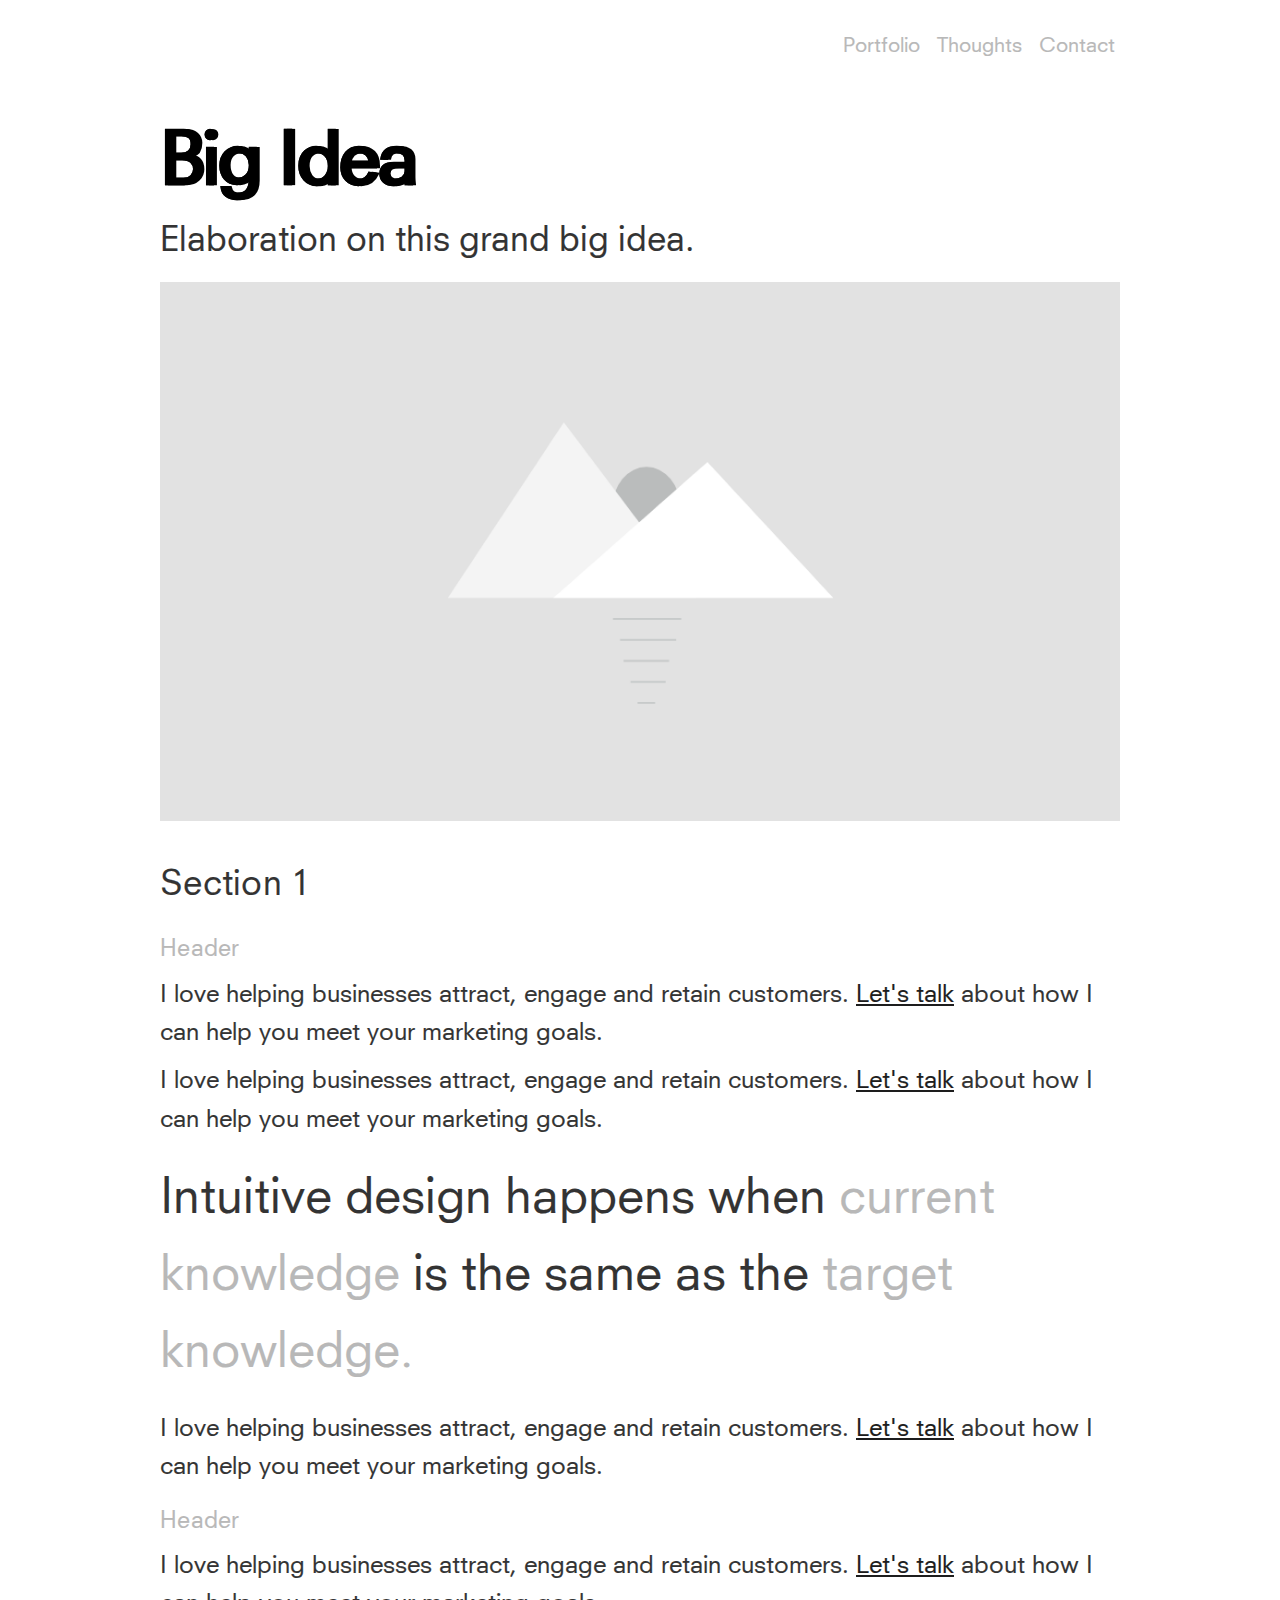
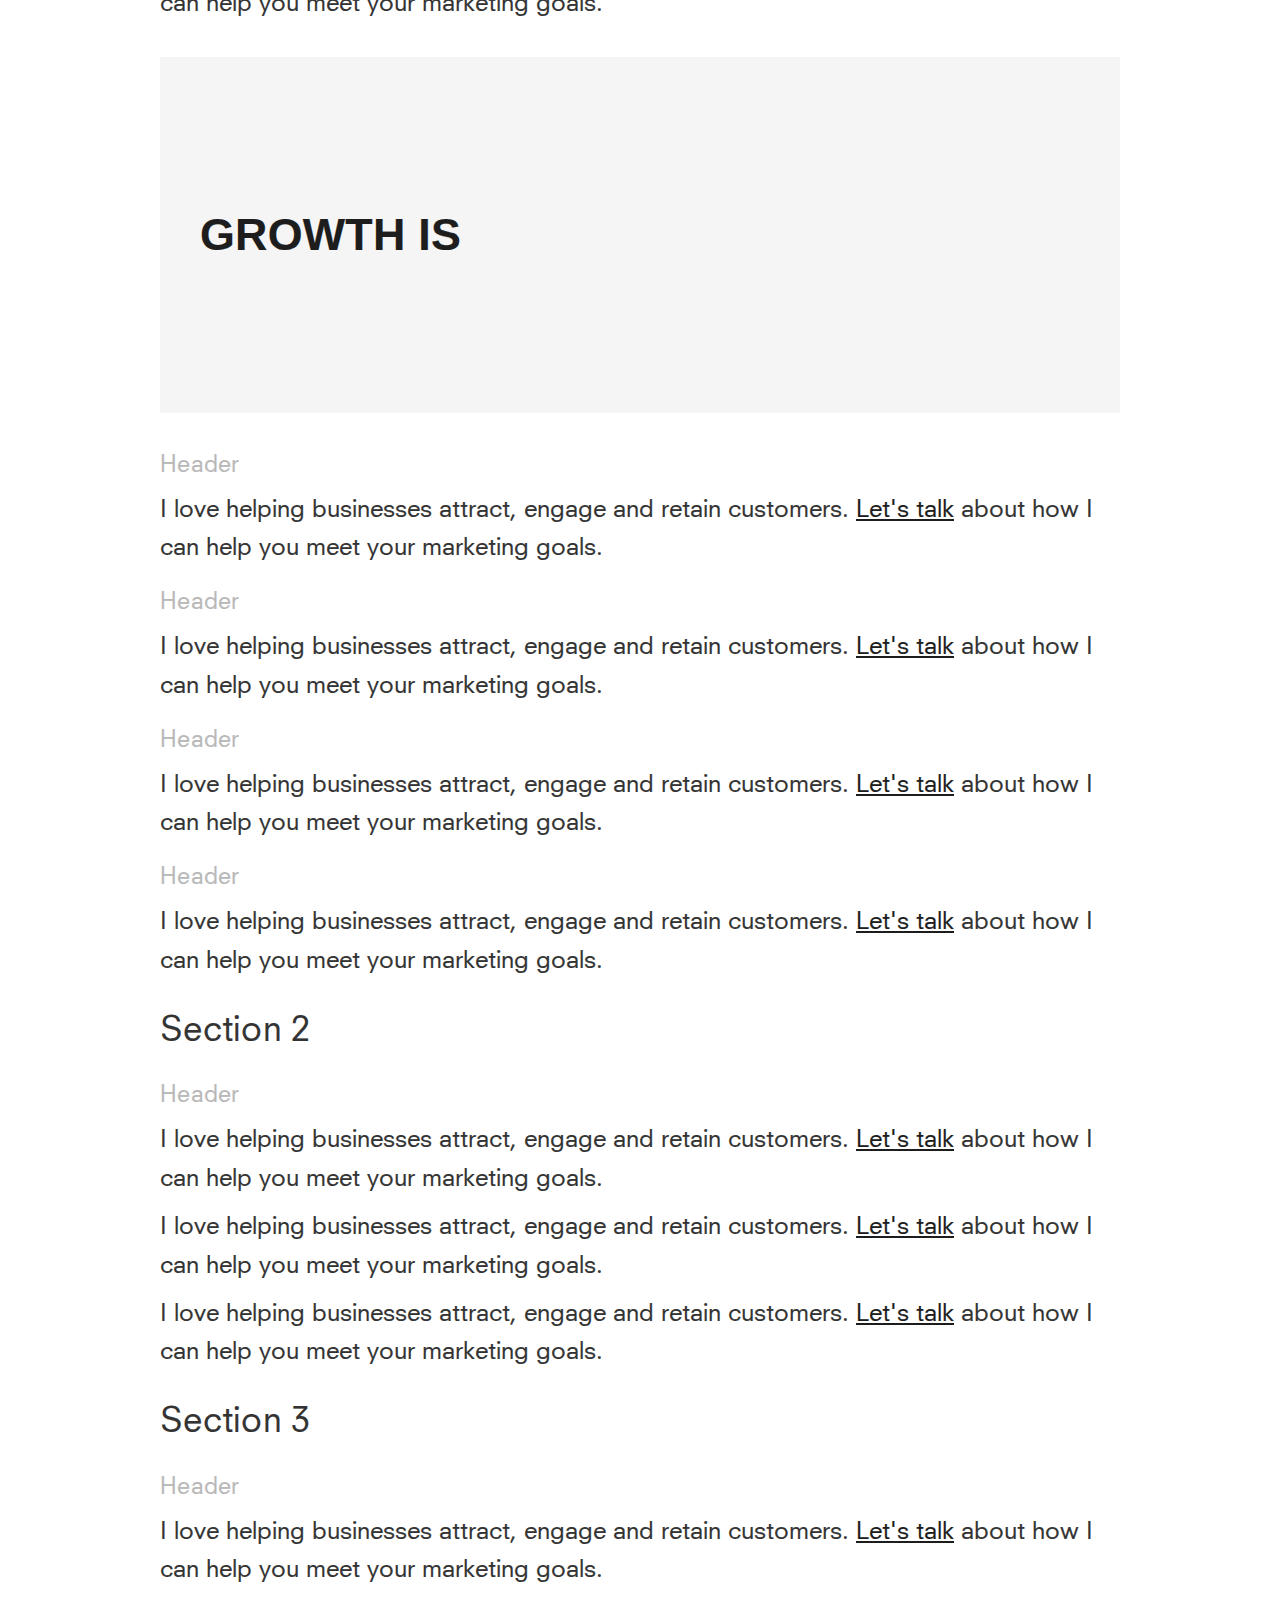
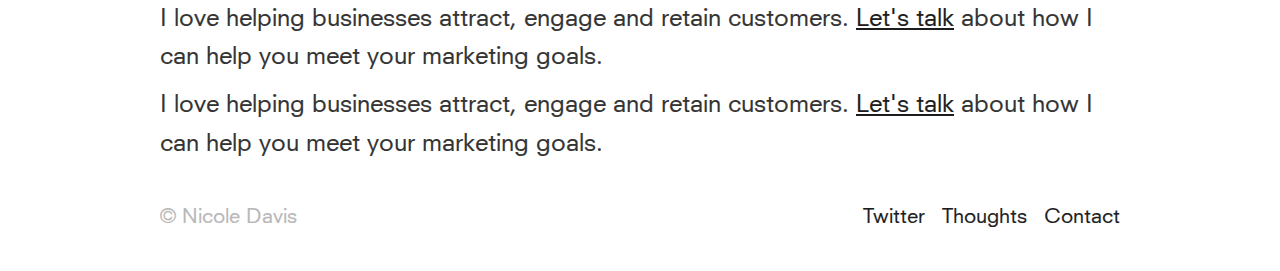
==== basecamp/index.html @ 542f64b9 "Refactor." ====
<!DOCTYPE html>
<html lang="en">
<head>
  <meta charset="utf-8">
  <title>Head of Marketing</title>
  <meta name="description" content="Head of Marketing">
  <meta name="author" content="Nicole Davis">

  <meta name="viewport" content="width=device-width, initial-scale=1">

  <link rel="stylesheet" href="../css/normalize.css">
  <link rel="stylesheet" href="../css/skeleton.css">
  <link rel="stylesheet" href="../css/custom.css">
  <link rel="stylesheet" href="../css/basecamp.css">

  <link rel="icon" type="image/png" href="../images/favicon.png">
</head>
<body>
  <header>
    <div class="container">
      <div class="row">
        <div class="eleven column">
            <ul>
              <li><a href="#">Portfolio</a></li>
              <li><a href="https://medium.com/@nicolefdavis" target="_blank">Thoughts</a></li>
              <li><a href="mailto:nicolefthomas@gmail.com?subject=Hello Nicole">Contact</a></li>
            </ul>
        </div>
      </div>
    </div>
  </header>

  <section class="hero">
    <div class="container">
      <div class="row">
        <div class="eleven column">
          <h1>Big Idea</h1>
          <p>Elaboration on this grand big idea.</p>
        </div>
      </div>

      <div class="row">
        <div class="eleven column">
          <p>
            <img class="u-max-full-width" src="../images/placeholder.png"/>
          </p>
        </div>
      </div>
    </div>
  </section>

  <section class="hero">
    <div class="container">
      <div class="row">
        <div class="eleven column">
          <h2>Section 1</h2>
        </div>
      </div>
    </div>
  </section>

  <section class="expertise">
    <div class="container">
      <div class="row">
        <div class="eleven column">
          <h2>Header</h2>
          <p>I love helping businesses attract, engage and retain customers.
          <a href="mailto:nicolefthomas@gmail.com?subject=Hello Nicole">Let's talk</a> about how I can help you meet your marketing goals.</p>

          <p>I love helping businesses attract, engage and retain customers.
          <a href="mailto:nicolefthomas@gmail.com?subject=Hello Nicole">Let's talk</a> about how I can help you meet your marketing goals.</p>

          <div class="blockquote">
            Intuitive design happens when <span>current knowledge</span> is the same as the <span>target knowledge.</span>
          </div>

          <p>I love helping businesses attract, engage and retain customers.
          <a href="mailto:nicolefthomas@gmail.com?subject=Hello Nicole">Let's talk</a> about how I can help you meet your marketing goals.</p>
        </div>
      </div>

      <div class="row">
        <div class="eleven column">
          <h2>Header</h2>
          <p>I love helping businesses attract, engage and retain customers.
          <a href="mailto:nicolefthomas@gmail.com?subject=Hello Nicole">Let's talk</a> about how I can help you meet your marketing goals.</p>
        </div>
      </div>

      <div class="row">
        <div class="eleven column billboard">
          <p>
            <h2 class="sentence">GROWTH IS
              <div class="fadeIn">
                <span><em>RECURRING.</em></span>
                <span><em>WORD OF MOUTH.</em></span>
                <span><em>NETWORK EFFECT.</em></span>
                <span><em>REFERALS.</em></span>
                <span><em>IMPACT.</em></span>
              </div>
            </h2>
          </p>
        </div>
      </div>

      <div class="row">
        <div class="eleven column">
          <h2>Header</h2>
          <p>I love helping businesses attract, engage and retain customers.
          <a href="mailto:nicolefthomas@gmail.com?subject=Hello Nicole">Let's talk</a> about how I can help you meet your marketing goals.</p>
        </div>
      </div>

      <div class="row">
        <div class="eleven column">
          <h2>Header</h2>
          <p>I love helping businesses attract, engage and retain customers.
          <a href="mailto:nicolefthomas@gmail.com?subject=Hello Nicole">Let's talk</a> about how I can help you meet your marketing goals.</p>
        </div>
      </div>

      <div class="row">
        <div class="eleven column">
          <h2>Header</h2>
          <p>I love helping businesses attract, engage and retain customers.
          <a href="mailto:nicolefthomas@gmail.com?subject=Hello Nicole">Let's talk</a> about how I can help you meet your marketing goals.</p>
        </div>
      </div>

      <div class="row">
        <div class="eleven column">
          <h2>Header</h2>
          <p>I love helping businesses attract, engage and retain customers.
          <a href="mailto:nicolefthomas@gmail.com?subject=Hello Nicole">Let's talk</a> about how I can help you meet your marketing goals.</p>
        </div>
      </div>
    </div>
  </section>

  <section class="hero">
    <div class="container">
      <div class="row">
        <div class="eleven column">
          <h2>Section 2</h2>
        </div>
      </div>
    </div>
  </section>

  <section class="expertise">
    <div class="container">
      <div class="row">
        <div class="eleven column">
          <h2>Header</h2>
          <p>I love helping businesses attract, engage and retain customers.
          <a href="mailto:nicolefthomas@gmail.com?subject=Hello Nicole">Let's talk</a> about how I can help you meet your marketing goals.</p>

          <p>I love helping businesses attract, engage and retain customers.
          <a href="mailto:nicolefthomas@gmail.com?subject=Hello Nicole">Let's talk</a> about how I can help you meet your marketing goals.</p>

          <p>I love helping businesses attract, engage and retain customers.
          <a href="mailto:nicolefthomas@gmail.com?subject=Hello Nicole">Let's talk</a> about how I can help you meet your marketing goals.</p>
        </div>
      </div>
    </div>
  </section>

  <section class="hero">
    <div class="container">
      <div class="row">
        <div class="eleven column">
          <h2>Section 3</h2>
        </div>
      </div>
    </div>
  </section>

  <section class="expertise">
    <div class="container">
      <div class="row">
        <div class="eleven column">
          <h2>Header</h2>
          <p>I love helping businesses attract, engage and retain customers.
          <a href="mailto:nicolefthomas@gmail.com?subject=Hello Nicole">Let's talk</a> about how I can help you meet your marketing goals.</p>

          <p>I love helping businesses attract, engage and retain customers.
          <a href="mailto:nicolefthomas@gmail.com?subject=Hello Nicole">Let's talk</a> about how I can help you meet your marketing goals.</p>

          <p>I love helping businesses attract, engage and retain customers.
          <a href="mailto:nicolefthomas@gmail.com?subject=Hello Nicole">Let's talk</a> about how I can help you meet your marketing goals.</p>
        </div>
      </div>
    </div>
  </section>

  <footer>
    <div class="container">
      <div class="row">
        <div class="eleven column">
          <ul class="social">
            <li><a href="https://twitter.com/nicolefdavis" target="_blank">Twitter</a></li>
            <li><a href="https://medium.com/@nicolefdavis" target="_blank">Thoughts</a></li>
            <li><a href="mailto:nicolefthomas@gmail.com?subject=Hello Nicole">Contact</a></li>

            <li class="copyright">© Nicole Davis</li>
          </ul>
        </div>
      </div>
    </div>
  </footer>

</body>
</html>
---- css/skeleton.css ----
/*
* Skeleton V2.0.4
* Copyright 2014, Dave Gamache
* www.getskeleton.com
* Free to use under the MIT license.
* http://www.opensource.org/licenses/mit-license.php
* 12/29/2014
*/


/* Table of contents
––––––––––––––––––––––––––––––––––––––––––––––––––
- Grid
- Base Styles
- Typography
- Links
- Buttons
- Forms
- Lists
- Code
- Tables
- Spacing
- Utilities
- Clearing
- Media Queries
*/


/* Grid
–––––––––––––––––––––––––––––––––––––––––––––––––– */
.container {
  position: relative;
  width: 100%;
  max-width: 960px;
  margin: 0 auto;
  padding: 0 20px;
  box-sizing: border-box; }
.column,
.columns {
  width: 100%;
  float: left;
  box-sizing: border-box; }

/* For devices larger than 400px */
@media (min-width: 400px) {
  .container {
    width: 85%;
    padding: 0; }
}

/* For devices larger than 550px */
@media (min-width: 550px) {
  .container {
    width: 80%; }
  .column,
  .columns {
    margin-left: 4%; }
  .column:first-child,
  .columns:first-child {
    margin-left: 0; }

  .one.column,
  .one.columns                    { width: 4.66666666667%; }
  .two.columns                    { width: 13.3333333333%; }
  .three.columns                  { width: 22%;            }
  .four.columns                   { width: 30.6666666667%; }
  .five.columns                   { width: 39.3333333333%; }
  .six.columns                    { width: 48%;            }
  .seven.columns                  { width: 56.6666666667%; }
  .eight.columns                  { width: 65.3333333333%; }
  .nine.columns                   { width: 74.0%;          }
  .ten.columns                    { width: 82.6666666667%; }
  .eleven.columns                 { width: 91.3333333333%; }
  .twelve.columns                 { width: 100%; margin-left: 0; }

  .one-third.column               { width: 30.6666666667%; }
  .two-thirds.column              { width: 65.3333333333%; }

  .one-half.column                { width: 47%; }

  /* Offsets */
  .offset-by-one.column,
  .offset-by-one.columns          { margin-left: 8.66666666667%; }
  .offset-by-two.column,
  .offset-by-two.columns          { margin-left: 17.3333333333%; }
  .offset-by-three.column,
  .offset-by-three.columns        { margin-left: 26%;            }
  .offset-by-four.column,
  .offset-by-four.columns         { margin-left: 34.6666666667%; }
  .offset-by-five.column,
  .offset-by-five.columns         { margin-left: 43.3333333333%; }
  .offset-by-six.column,
  .offset-by-six.columns          { margin-left: 52%;            }
  .offset-by-seven.column,
  .offset-by-seven.columns        { margin-left: 60.6666666667%; }
  .offset-by-eight.column,
  .offset-by-eight.columns        { margin-left: 69.3333333333%; }
  .offset-by-nine.column,
  .offset-by-nine.columns         { margin-left: 78.0%;          }
  .offset-by-ten.column,
  .offset-by-ten.columns          { margin-left: 86.6666666667%; }
  .offset-by-eleven.column,
  .offset-by-eleven.columns       { margin-left: 95.3333333333%; }

  .offset-by-one-third.column,
  .offset-by-one-third.columns    { margin-left: 34.6666666667%; }
  .offset-by-two-thirds.column,
  .offset-by-two-thirds.columns   { margin-left: 69.3333333333%; }

  .offset-by-one-half.column,
  .offset-by-one-half.columns     { margin-left: 52%; }

}


/* Base Styles
–––––––––––––––––––––––––––––––––––––––––––––––––– */
/* NOTE
html is set to 62.5% so that all the REM measurements throughout Skeleton
are based on 10px sizing. So basically 1.5rem = 15px :) */
html {
  font-size: 62.5%; }
body {
  font-size: 1.5em; /* currently ems cause chrome bug misinterpreting rems on body element */
  line-height: 1.6;
  font-weight: 400;
  font-family: "Raleway", "HelveticaNeue", "Helvetica Neue", Helvetica, Arial, sans-serif;
  color: #222; }


/* Typography
–––––––––––––––––––––––––––––––––––––––––––––––––– */
h1, h2, h3, h4, h5, h6 {
  margin-top: 0;
  margin-bottom: 2rem;
  font-weight: 300; }
h1 { font-size: 4.0rem; line-height: 1.2;  letter-spacing: -.1rem;}
h2 { font-size: 3.6rem; line-height: 1.25; letter-spacing: -.1rem; }
h3 { font-size: 3.0rem; line-height: 1.3;  letter-spacing: -.1rem; }
h4 { font-size: 2.4rem; line-height: 1.35; letter-spacing: -.08rem; }
h5 { font-size: 1.8rem; line-height: 1.5;  letter-spacing: -.05rem; }
h6 { font-size: 1.5rem; line-height: 1.6;  letter-spacing: 0; }

/* Larger than phablet */
@media (min-width: 550px) {
  h1 { font-size: 5.0rem; }
  h2 { font-size: 4.2rem; }
  h3 { font-size: 3.6rem; }
  h4 { font-size: 3.0rem; }
  h5 { font-size: 2.4rem; }
  h6 { font-size: 1.5rem; }
}

p {
  margin-top: 0; }


/* Links
–––––––––––––––––––––––––––––––––––––––––––––––––– */
a {
  color: #1EAEDB; }
a:hover {
  color: #0FA0CE; }


/* Buttons
–––––––––––––––––––––––––––––––––––––––––––––––––– */
.button,
button,
input[type="submit"],
input[type="reset"],
input[type="button"] {
  display: inline-block;
  height: 38px;
  padding: 0 30px;
  color: #555;
  text-align: center;
  font-size: 11px;
  font-weight: 600;
  line-height: 38px;
  letter-spacing: .1rem;
  text-transform: uppercase;
  text-decoration: none;
  white-space: nowrap;
  background-color: transparent;
  border-radius: 4px;
  border: 1px solid #bbb;
  cursor: pointer;
  box-sizing: border-box; }
.button:hover,
button:hover,
input[type="submit"]:hover,
input[type="reset"]:hover,
input[type="button"]:hover,
.button:focus,
button:focus,
input[type="submit"]:focus,
input[type="reset"]:focus,
input[type="button"]:focus {
  color: #333;
  border-color: #888;
  outline: 0; }
.button.button-primary,
button.button-primary,
input[type="submit"].button-primary,
input[type="reset"].button-primary,
input[type="button"].button-primary {
  color: #FFF;
  background-color: #33C3F0;
  border-color: #33C3F0; }
.button.button-primary:hover,
button.button-primary:hover,
input[type="submit"].button-primary:hover,
input[type="reset"].button-primary:hover,
input[type="button"].button-primary:hover,
.button.button-primary:focus,
button.button-primary:focus,
input[type="submit"].button-primary:focus,
input[type="reset"].button-primary:focus,
input[type="button"].button-primary:focus {
  color: #FFF;
  background-color: #1EAEDB;
  border-color: #1EAEDB; }


/* Forms
–––––––––––––––––––––––––––––––––––––––––––––––––– */
input[type="email"],
input[type="number"],
input[type="search"],
input[type="text"],
input[type="tel"],
input[type="url"],
input[type="password"],
textarea,
select {
  height: 38px;
  padding: 6px 10px; /* The 6px vertically centers text on FF, ignored by Webkit */
  background-color: #fff;
  border: 1px solid #D1D1D1;
  border-radius: 4px;
  box-shadow: none;
  box-sizing: border-box; }
/* Removes awkward default styles on some inputs for iOS */
input[type="email"],
input[type="number"],
input[type="search"],
input[type="text"],
input[type="tel"],
input[type="url"],
input[type="password"],
textarea {
  -webkit-appearance: none;
     -moz-appearance: none;
          appearance: none; }
textarea {
  min-height: 65px;
  padding-top: 6px;
  padding-bottom: 6px; }
input[type="email"]:focus,
input[type="number"]:focus,
input[type="search"]:focus,
input[type="text"]:focus,
input[type="tel"]:focus,
input[type="url"]:focus,
input[type="password"]:focus,
textarea:focus,
select:focus {
  border: 1px solid #33C3F0;
  outline: 0; }
label,
legend {
  display: block;
  margin-bottom: .5rem;
  font-weight: 600; }
fieldset {
  padding: 0;
  border-width: 0; }
input[type="checkbox"],
input[type="radio"] {
  display: inline; }
label > .label-body {
  display: inline-block;
  margin-left: .5rem;
  font-weight: normal; }


/* Lists
–––––––––––––––––––––––––––––––––––––––––––––––––– */
ul {
  list-style: circle inside; }
ol {
  list-style: decimal inside; }
ol, ul {
  padding-left: 0;
  margin-top: 0; }
ul ul,
ul ol,
ol ol,
ol ul {
  margin: 1.5rem 0 1.5rem 3rem;
  font-size: 90%; }
li {
  margin-bottom: 1rem; }


/* Code
–––––––––––––––––––––––––––––––––––––––––––––––––– */
code {
  padding: .2rem .5rem;
  margin: 0 .2rem;
  font-size: 90%;
  white-space: nowrap;
  background: #F1F1F1;
  border: 1px solid #E1E1E1;
  border-radius: 4px; }
pre > code {
  display: block;
  padding: 1rem 1.5rem;
  white-space: pre; }


/* Tables
–––––––––––––––––––––––––––––––––––––––––––––––––– */
th,
td {
  padding: 12px 15px;
  text-align: left;
  border-bottom: 1px solid #E1E1E1; }
th:first-child,
td:first-child {
  padding-left: 0; }
th:last-child,
td:last-child {
  padding-right: 0; }


/* Spacing
–––––––––––––––––––––––––––––––––––––––––––––––––– */
button,
.button {
  margin-bottom: 1rem; }
input,
textarea,
select,
fieldset {
  margin-bottom: 1.5rem; }
pre,
blockquote,
dl,
figure,
table,
p,
ul,
ol,
form {
  margin-bottom: 2.5rem; }


/* Utilities
–––––––––––––––––––––––––––––––––––––––––––––––––– */
.u-full-width {
  width: 100%;
  box-sizing: border-box; }
.u-max-full-width {
  max-width: 100%;
  box-sizing: border-box; }
.u-pull-right {
  float: right; }
.u-pull-left {
  float: left; }


/* Misc
–––––––––––––––––––––––––––––––––––––––––––––––––– */
hr {
  margin-top: 3rem;
  margin-bottom: 3.5rem;
  border-width: 0;
  border-top: 1px solid #E1E1E1; }


/* Clearing
–––––––––––––––––––––––––––––––––––––––––––––––––– */

/* Self Clearing Goodness */
.container:after,
.row:after,
.u-cf {
  content: "";
  display: table;
  clear: both; }


/* Media Queries
–––––––––––––––––––––––––––––––––––––––––––––––––– */
/*
Note: The best way to structure the use of media queries is to create the queries
near the relevant code. For example, if you wanted to change the styles for buttons
on small devices, paste the mobile query code up in the buttons section and style it
there.
*/


/* Larger than mobile */
@media (min-width: 400px) {}

/* Larger than phablet (also point when grid becomes active) */
@media (min-width: 550px) {}

/* Larger than tablet */
@media (min-width: 750px) {}

/* Larger than desktop */
@media (min-width: 1000px) {}

/* Larger than Desktop HD */
@media (min-width: 1200px) {}
---- css/custom.css ----
@font-face {
    font-family:'NeuzeitSLTStd-Book';
    src: url('NeuzeitSLTStd-Book.eot');
    src: url('NeuzeitSLTStd-Book.eot?#iefix') format('embedded-opentype'),
        url('NeuzeitSLTStd-Book.woff') format('woff'),
        url('NeuzeitSLTStd-Book.ttf') format('truetype'),
        url('NeuzeitSLTStd-Book.otf') format('opentype'),
        url('NeuzeitSLTStd-Book.svg#NeuzeitSLTStd-Book') format('svg');
    font-weight: 400;
    font-style: normal;
    font-stretch: normal;
    unicode-range: U+0020-25CA;
}

html {
  font-size: 100%;

  -webkit-font-smoothing: antialiased;
  -webkit-text-stroke: .18px;
}

body {
  font-family: "NeuzeitSLTStd-Book", sans-serif, Helvetica, Arial;
  color: #333;
}

.hero p,
.hero h2 {
  font-size: 1.4em;
  font-weight: normal;
  line-height: 1.4;
}

.hero h2 {
  color: #333;
}

.hero h1 {
  margin: 0;
  margin: 0.2em 0;

  font-size: 3em;
  font-weight: bold;
  color: #000;
  text-shadow: 3px 0 0 #000;
}

.hero .image {
  display: flex;
  align-items: center;
  justify-content: center;
}

.blockquote {
  position: relative;
  font-size: 3rem;
  max-width: 100%;
  margin: 20px auto;
  align-self: center;
  color: #333;
}

.blockquote span {
  color: #b8b8b8;
}

ul {
  list-style: none;
  padding: 0;
  margin: 0;
}

header {
  text-align: right;
}

header {
  margin: 1em 0;
}

footer {
  margin: 1em 0 1em 0;
}

header ul li,
footer ul li {
  display: inline-block;
  padding: 0 0.25em;
  color: #b8b8b8;
  font-size: 20px;
}

header ul li:first-child {
  padding-left: 0;
}

header a {
  color: #b8b8b8;
  text-decoration: none;
}

footer a {
  color: #1d1d1d;
  text-decoration: none;
}

header a:hover,
footer a:hover {
  color: #1d1d1d;
  text-decoration: none;
}

footer ul.social {
  text-align: right;
}

footer ul.social li.copyright {
  float: left;
  padding-left: 0;
  margin-top: 3.5px;
}

footer ul.social li:first-child {
  padding-left: 0;
}

footer ul.social li:nth-last-child(2) {
  padding-right: 0;
}

.projects {
  color: #1d1d1d;
}

h2 {
  color: #b8b8b8;
  font-size: 30px;
  letter-spacing: 0.25px;
  margin-bottom: 0;
  margin: 0.5em 0;
}

.projects li {
  margin-bottom: 1.8em;
}

.projects ul li .entity,
.projects ul li .description {
  font-size: 20px;
  line-height: 30px;
  display: block;
}

.projects ul li .description {
  color: #b8b8b8;
}

.value-heading {
  font-size: 22.5px;
  line-height: 30px;
  font-weight: 500;
  color: #1d1d1d;
  color: #b8b8b8;

  margin-bottom: 0;
  margin-bottom: 0.5em;
}

.value-description {
  font-size: 20px;
  line-height: 30px;
  color: #b8b8b8;
  color: #1d1d1d;
}

.expertise a,
.expertise a:hover,
.hero a,
.hero a:hover {
  color: #1d1d1d;
  text-decoration: underline;
  font: normal;
}

.billboard {
    background-color: #f5f5f5;
    font-family: 'Raleway', sans-serif;
    margin: 25px auto;
    padding: 10vw 40px;
    position: relative;
    width: 100%;
}

.billboard:after {
  content: "";
  display: table;
  clear: both;
}

.billboard .sentence {
  color: #1d1d1d;
  font-size: 3.5vw;
  font-weight: 800;
  text-align: left;
}

.billboard h2 em {
  font-style: normal;
  border-bottom: 2px solid #1d1d1d;
}

/*FadeIn*/
.fadeIn {
	display: inline;
	text-indent: 8px;
}
.fadeIn span {
	animation: fadeEffect 12.5s linear infinite 0s;
	-ms-animation: fadeEffect 12.5s linear infinite 0s;
	-webkit-animation: fadeEffect 12.5s linear infinite 0s;
	opacity: 0;
	overflow: hidden;
	position: absolute;
}
.fadeIn span:nth-child(2) {
	animation-delay: 2.5s;
	-ms-animation-delay: 2.5s;
	-webkit-animation-delay: 2.5s;
}
.fadeIn span:nth-child(3) {
	animation-delay: 5s;
	-ms-animation-delay: 5s;
	-webkit-animation-delay: 5s;
}
.fadeIn span:nth-child(4) {
	animation-delay: 7.5s;
	-ms-animation-delay: 7.5s;
	-webkit-animation-delay: 7.5s;
}
.fadeIn span:nth-child(5) {
	animation-delay: 10s;
	-ms-animation-delay: 10s;
	-webkit-animation-delay: 10s;
}

/*FadeIn Animation*/
@-moz-keyframes fadeEffect {
	0% { opacity: 0; }
	5% { opacity: 0; -moz-transform: translateY(0px); }
	10% { opacity: 1; -moz-transform: translateY(0px); }
	25% { opacity: 1; -moz-transform: translateY(0px); }
	30% { opacity: 0; -moz-transform: translateY(0px); }
	80% { opacity: 0; }
	100% { opacity: 0; }
}
@-webkit-keyframes fadeEffect {
	0% { opacity: 0; }
	5% { opacity: 0; -webkit-transform: translateY(0px); }
	10% { opacity: 1; -webkit-transform: translateY(0px); }
	25% { opacity: 1; -webkit-transform: translateY(0px); }
	30% { opacity: 0; -webkit-transform: translateY(0px); }
	80% { opacity: 0; }
	100% { opacity: 0; }
}
@-ms-keyframes fadeEffect {
	0% { opacity: 0; }
	5% { opacity: 0; -ms-transform: translateY(0px); }
	10% { opacity: 1; -ms-transform: translateY(0px); }
	25% { opacity: 1; -ms-transform: translateY(0px); }
	30% { opacity: 0; -ms-transform: translateY(0px); }
	80% { opacity: 0; }
	100% { opacity: 0; }
}


.certifications {
  text-align: center;
}

.campaign-description {
  margin: 0;
  padding: 0;
  font-size: 20px;
  margin: 15px 0;
}

.campaign-description strong {
  margin: 0;
  padding: 0;
  font-weight: 600;
}

.campaign-description p {
  margin: 0;
  padding: 0;
  margin-bottom: 10px;
}

/* tablet */
@media only screen and (max-width : 768px) {
  .hero h1 {
    font-size: 3em;
  }

  .hero p {
    font-size: 1.4em;
  }
}

@media only screen and (max-width : 500px) {
  header,
  footer ul.social {
    text-align: left;
  }
}

/* mobile */
@media only screen and (max-width : 465px) {
  .hero h1 {
    font-size: 2em;
    text-shadow: 1px 0 0 #000;
  }

  .hero p {
    font-size: 1em;
  }

  .expertise p {
    font-size: 0.8em;
  }
}
---- css/basecamp.css ----
h2 {
  font-size: 22.5px;
}

p {
  margin: 0;
  margin: 10px 0;
}
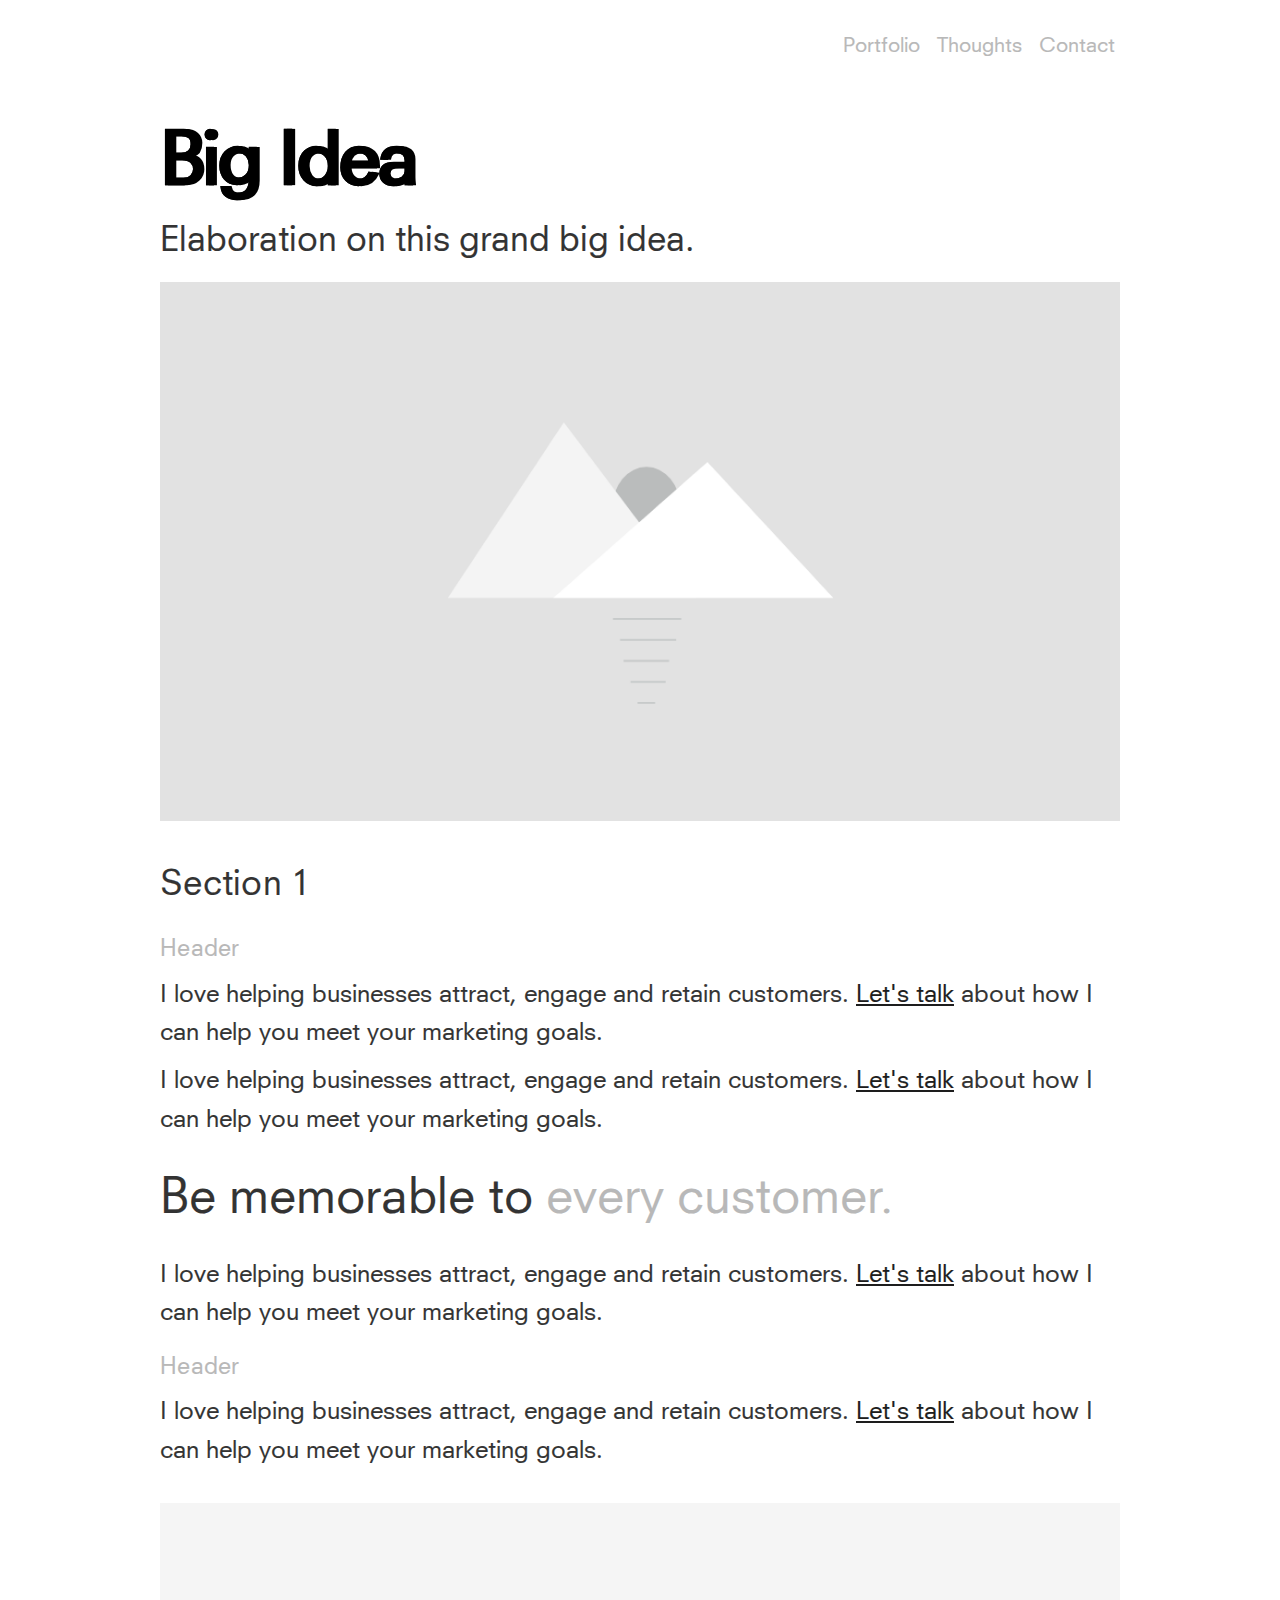
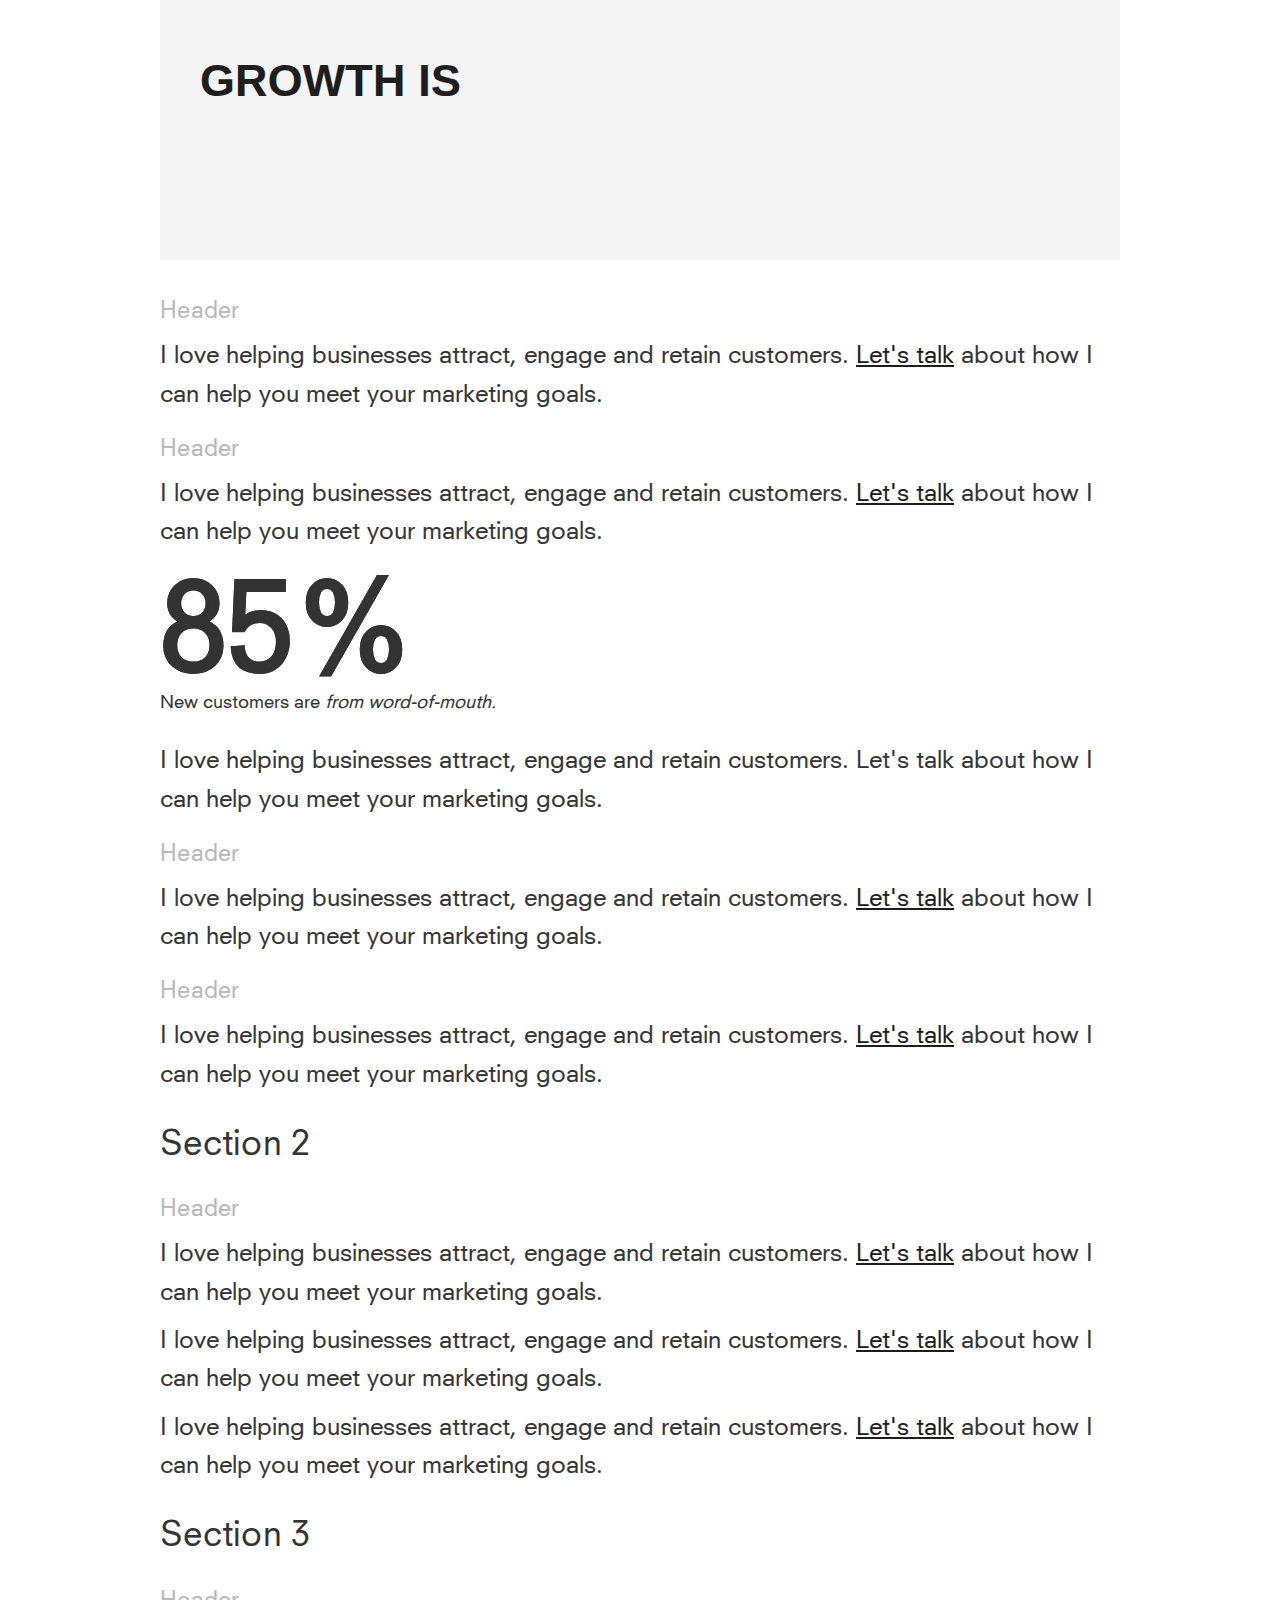
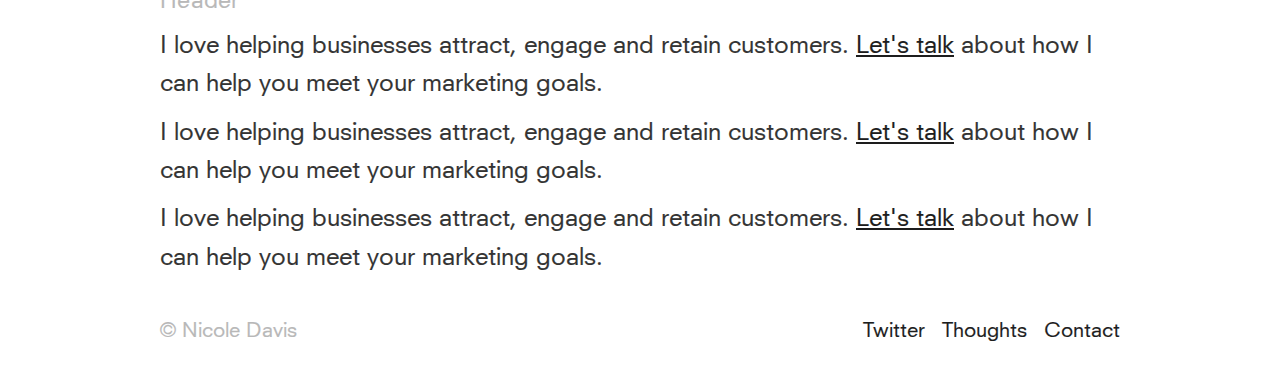
==== commit 1ae9941c: "Added new BIG metric styling." ====
--- a/basecamp/index.html
+++ b/basecamp/index.html
@@ -71,7 +71,8 @@
           <a href="mailto:nicolefthomas@gmail.com?subject=Hello Nicole">Let's talk</a> about how I can help you meet your marketing goals.</p>
 
           <div class="blockquote">
-            Intuitive design happens when <span>current knowledge</span> is the same as the <span>target knowledge.</span>
+            <!--Intuitive design happens when <span>current knowledge</span> is the same as the <span>target knowledge.</span>-->
+            Be memorable to <span>every customer.</span>
           </div>
 
           <p>I love helping businesses attract, engage and retain customers.
@@ -114,8 +115,17 @@
       <div class="row">
         <div class="eleven column">
           <h2>Header</h2>
-          <p>I love helping businesses attract, engage and retain customers.
-          <a href="mailto:nicolefthomas@gmail.com?subject=Hello Nicole">Let's talk</a> about how I can help you meet your marketing goals.</p>
+
+          <p>I love helping businesses attract, engage and retain customers.
+          <a href="mailto:nicolefthomas@gmail.com?subject=Hello Nicole">Let's talk</a> about how I can help you meet your marketing goals.</p>
+
+          <div class="metric">
+            <div class="statistic">85%</div>
+            <div class="description">New customers are <em>from word-of-mouth.</em></div>
+          </div>
+
+          <p>I love helping businesses attract, engage and retain customers.
+          Let's talk about how I can help you meet your marketing goals.</p>
         </div>
       </div>
 
--- a/css/custom.css
+++ b/css/custom.css
@@ -64,6 +64,25 @@
   color: #b8b8b8;
 }
 
+.metric {
+  margin: 25px 0;
+}
+
+.metric .statistic {
+  font-size: 500%;
+  font-weight: bold;
+  margin: -45px 0 -35px 0;
+}
+
+.metric .description {
+  color: #333;
+  font-size: 75%;
+}
+
+.metric .description .em {
+  border-bottom: 2px solid #333;
+}
+
 ul {
   list-style: none;
   padding: 0;
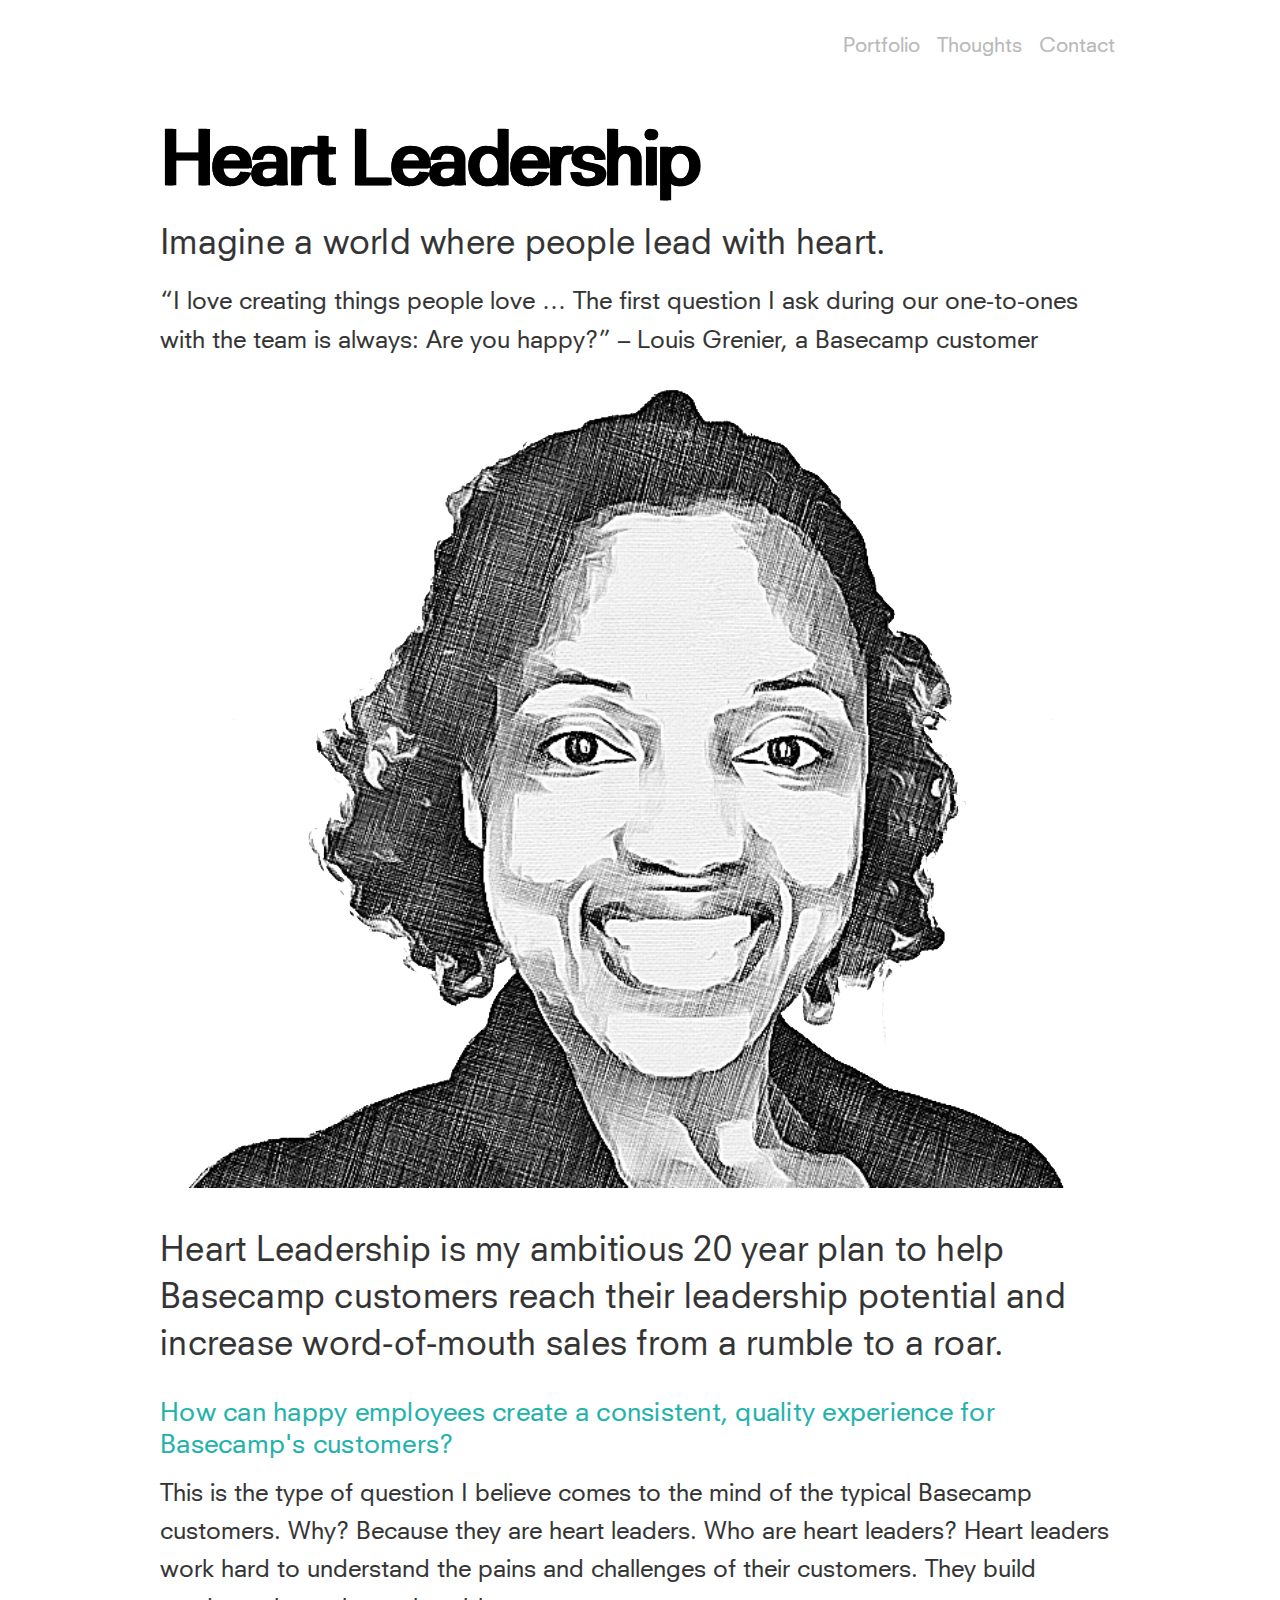
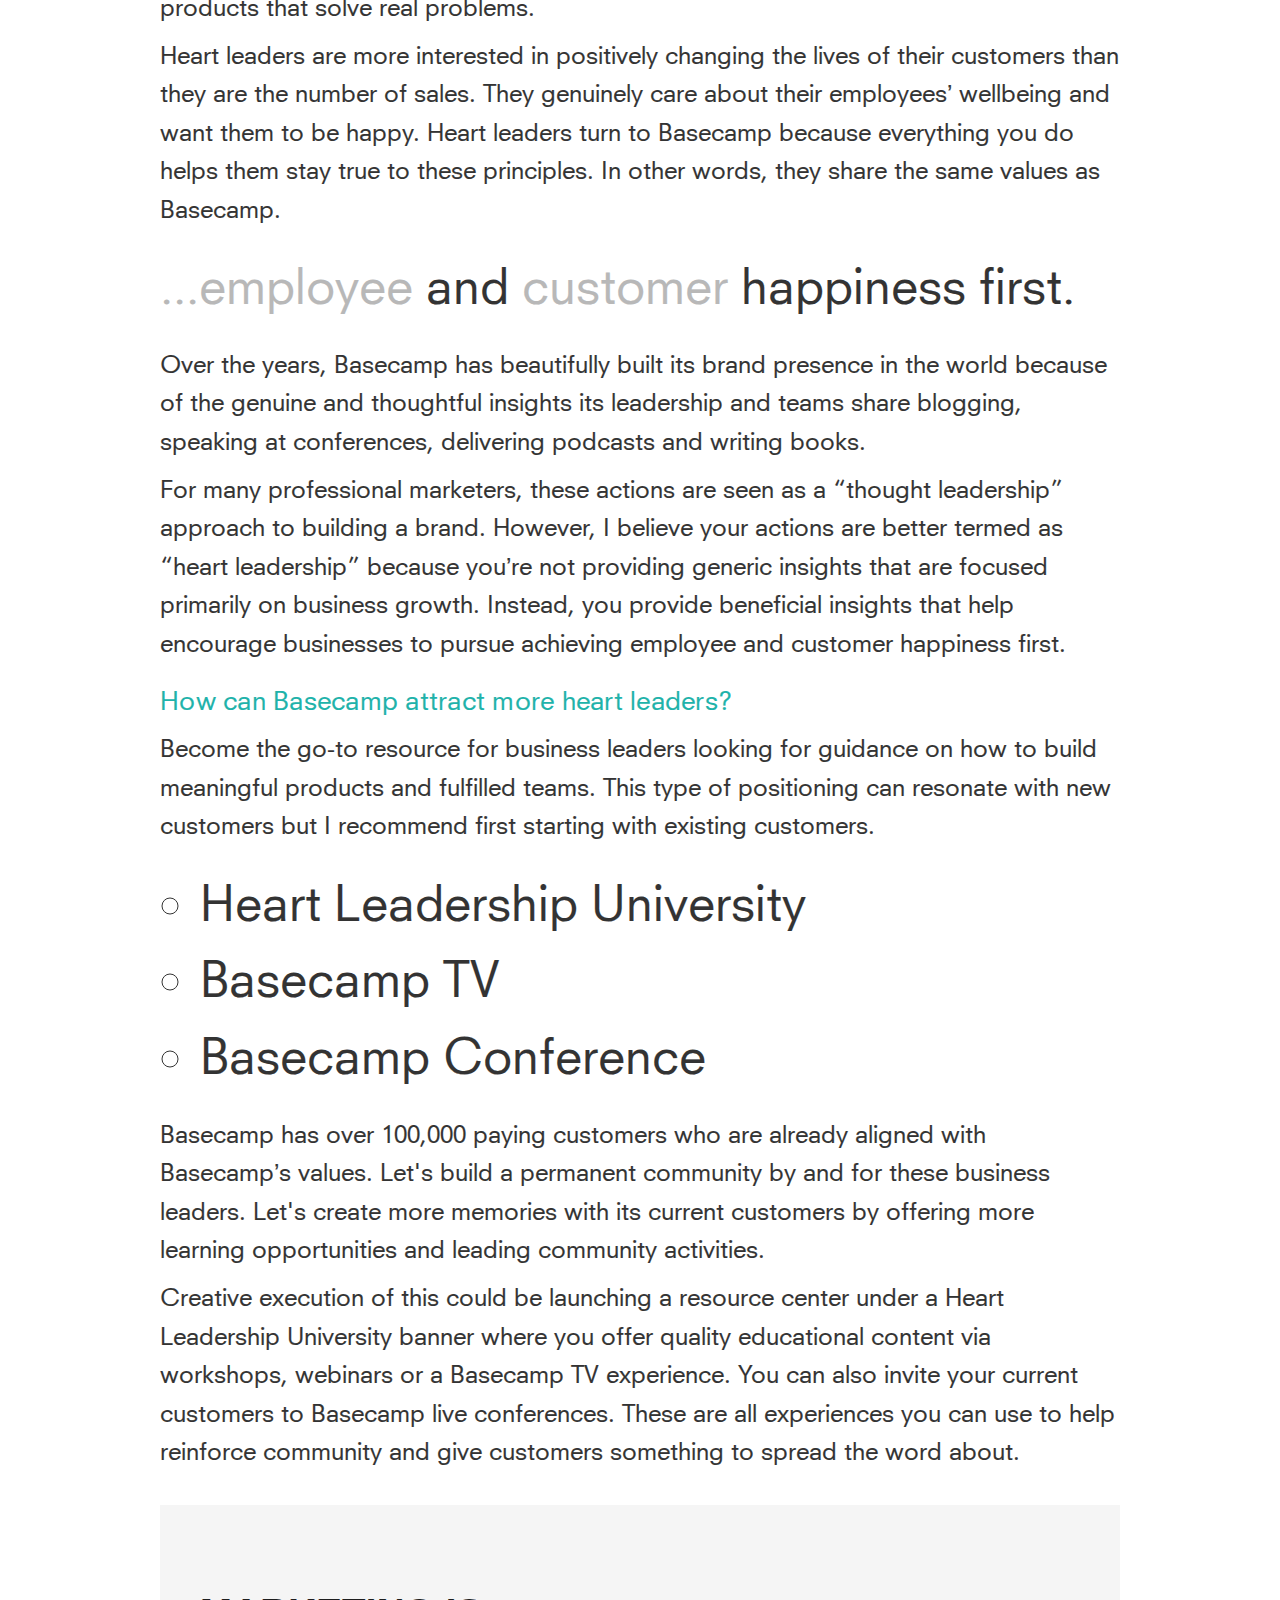
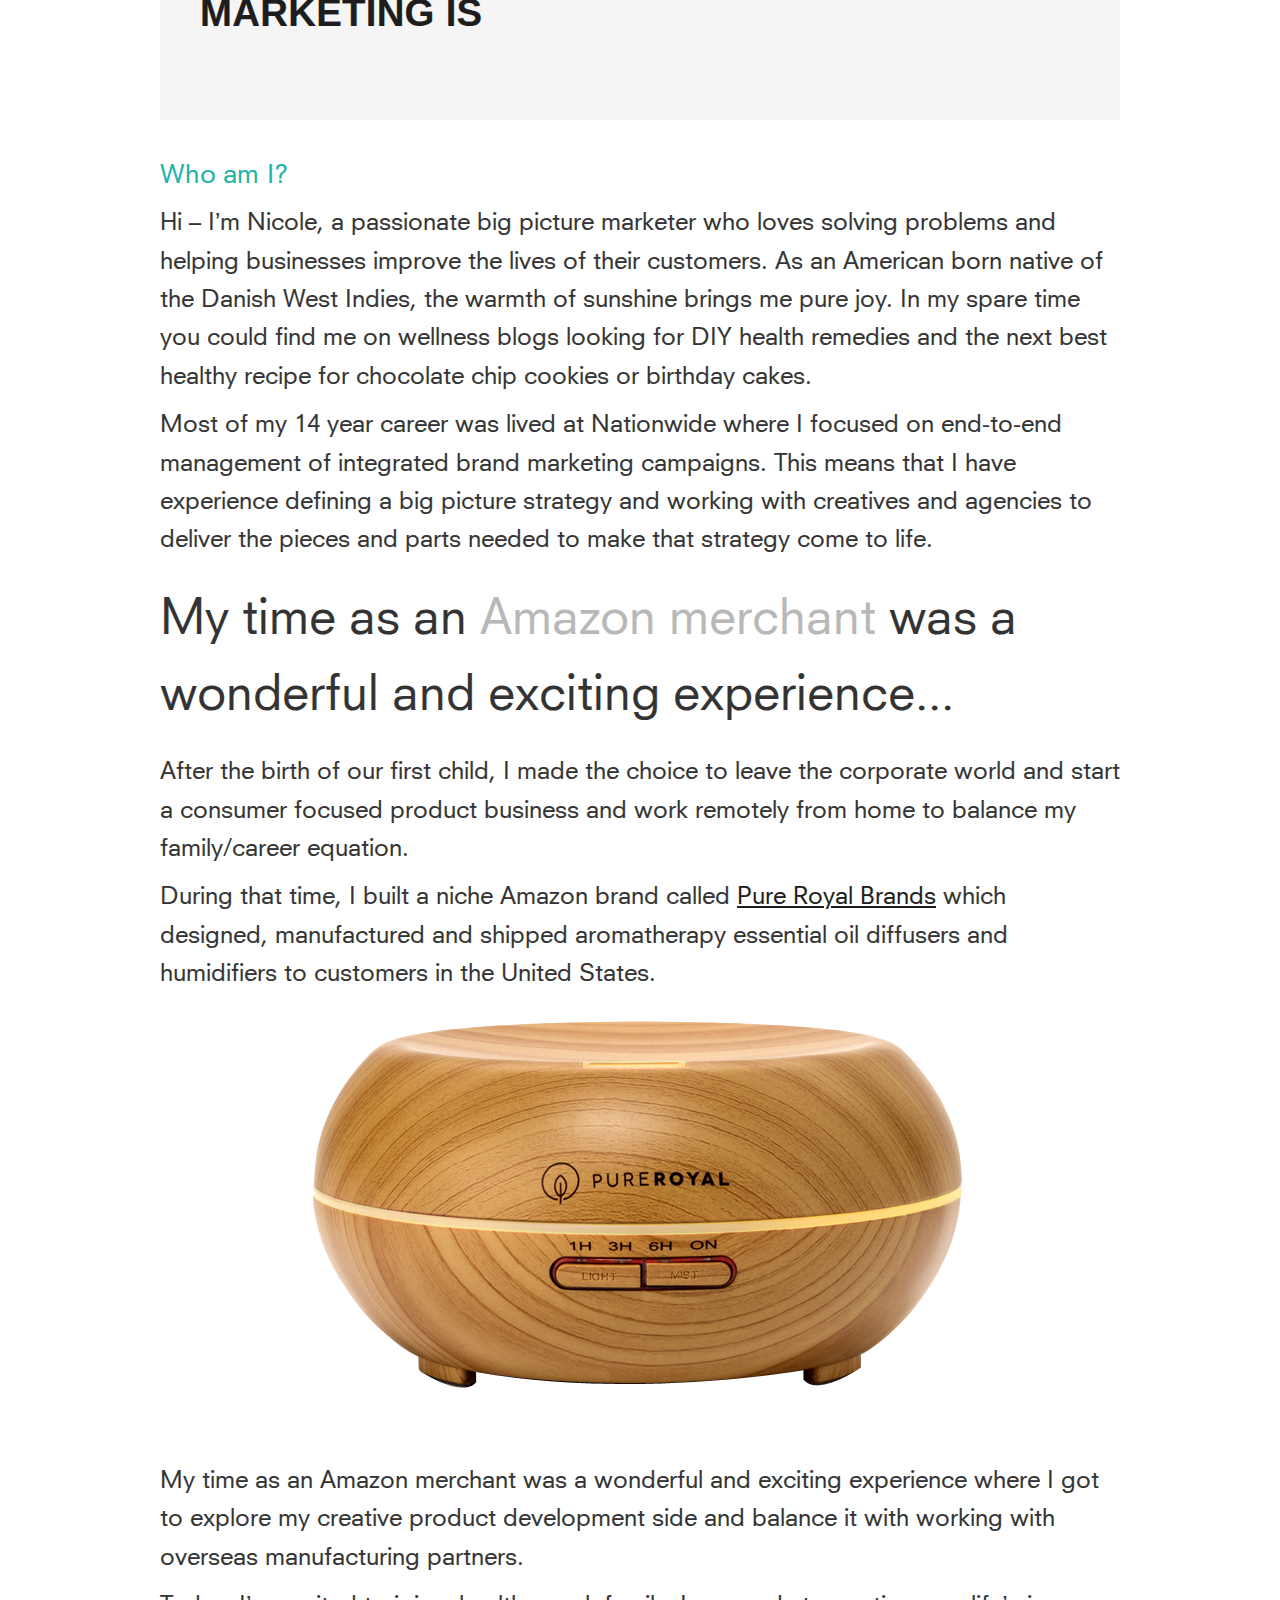
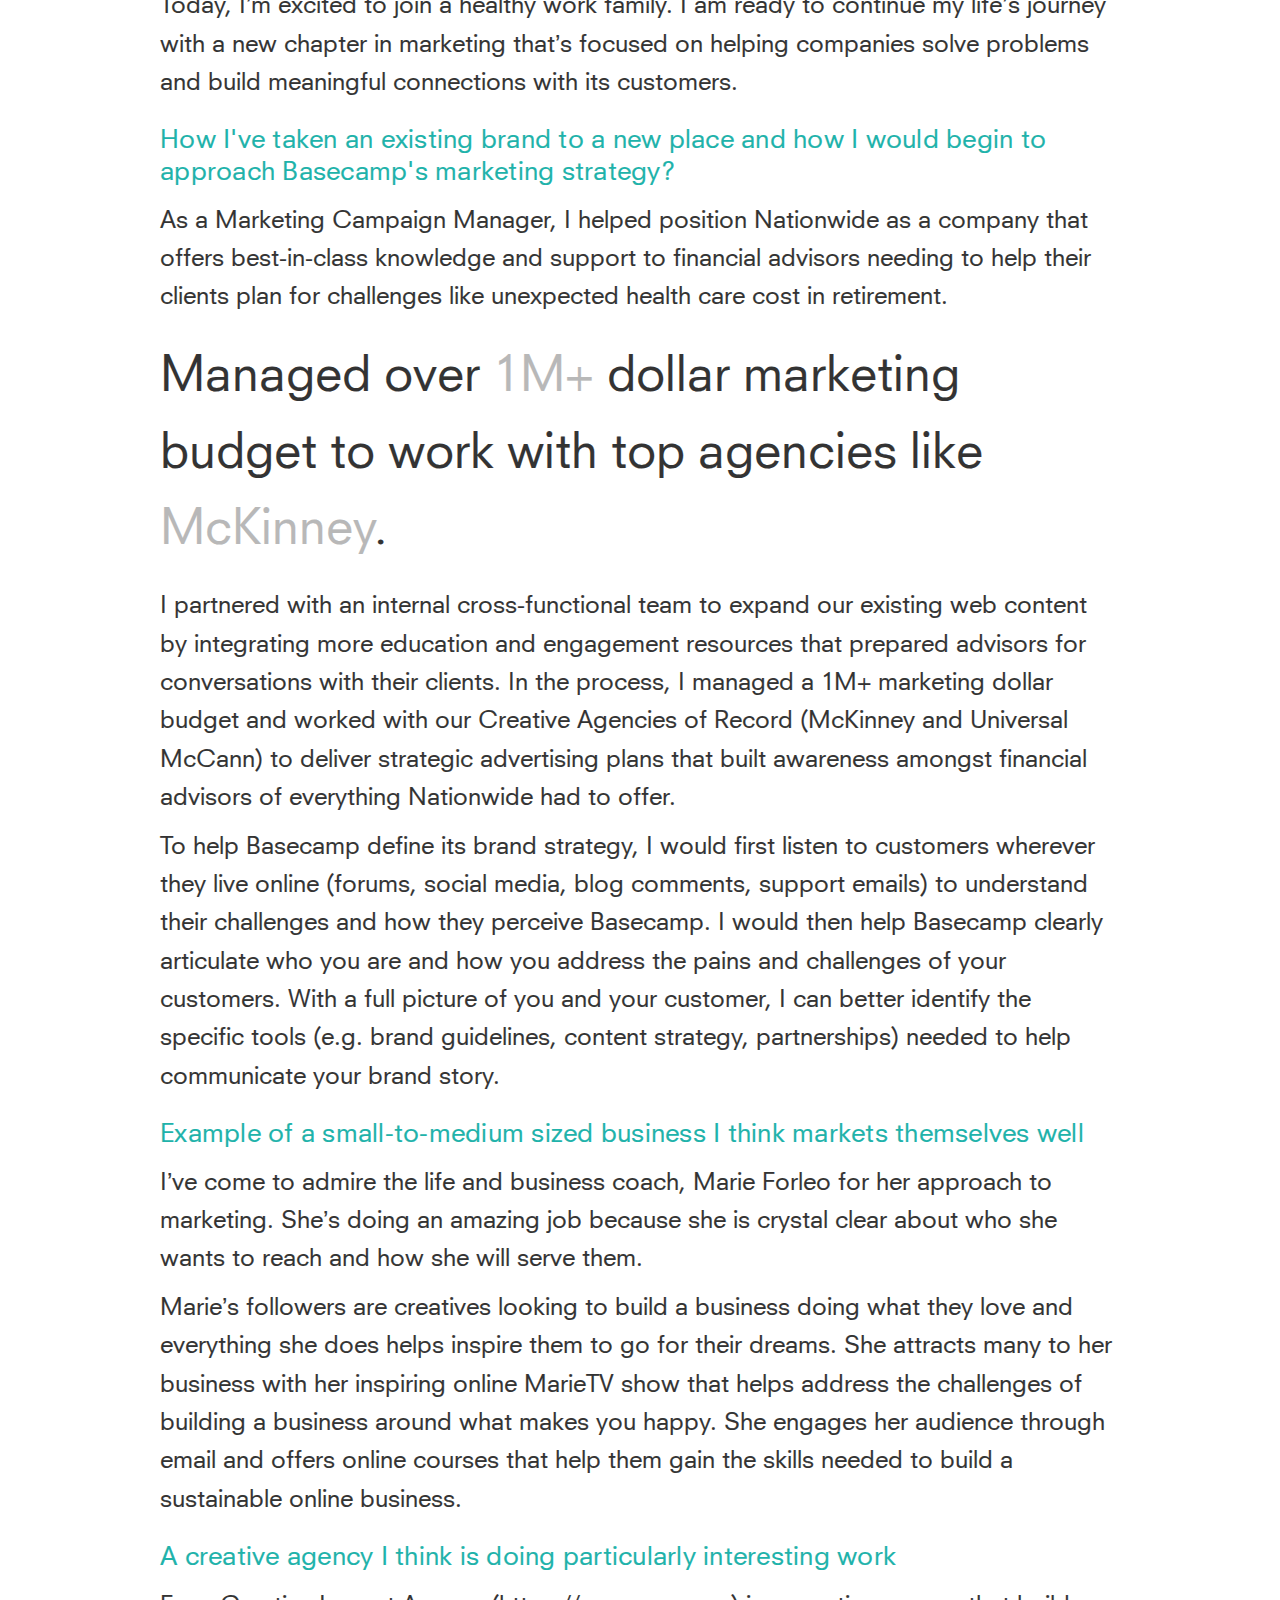
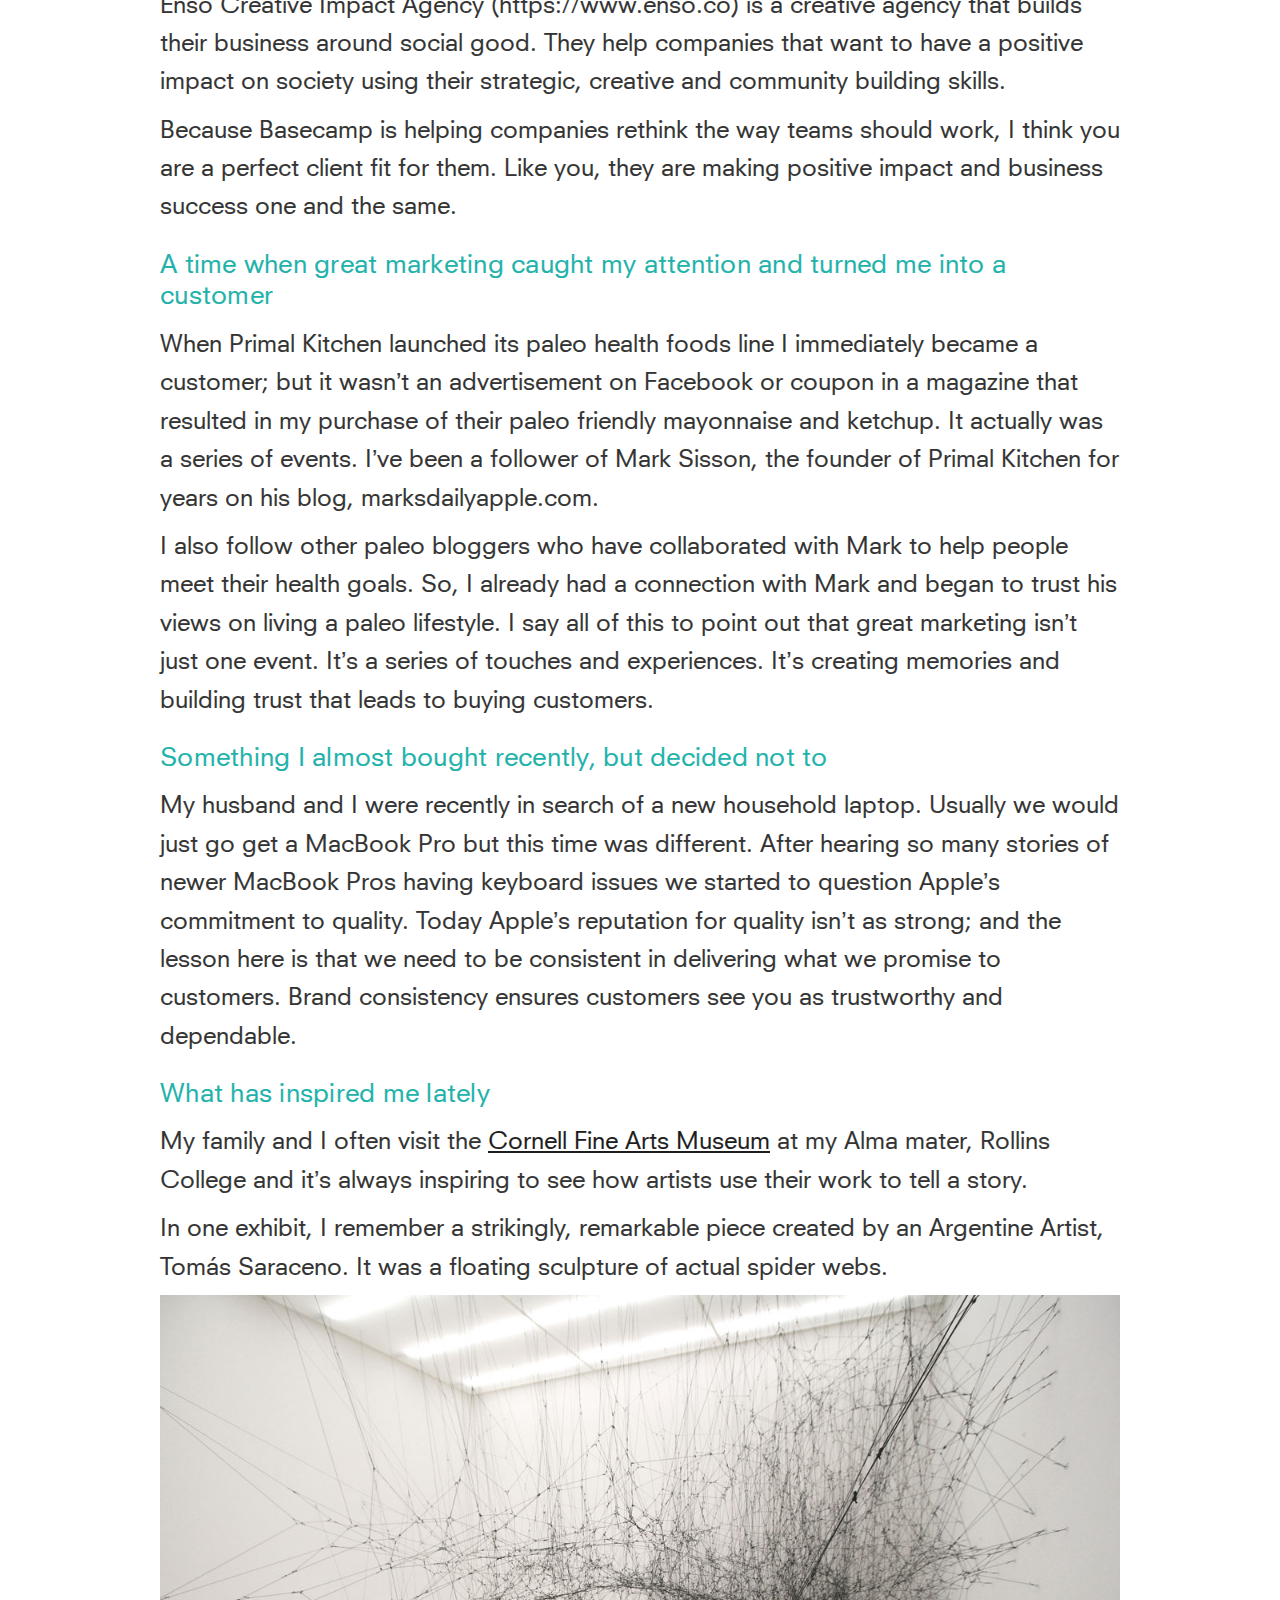
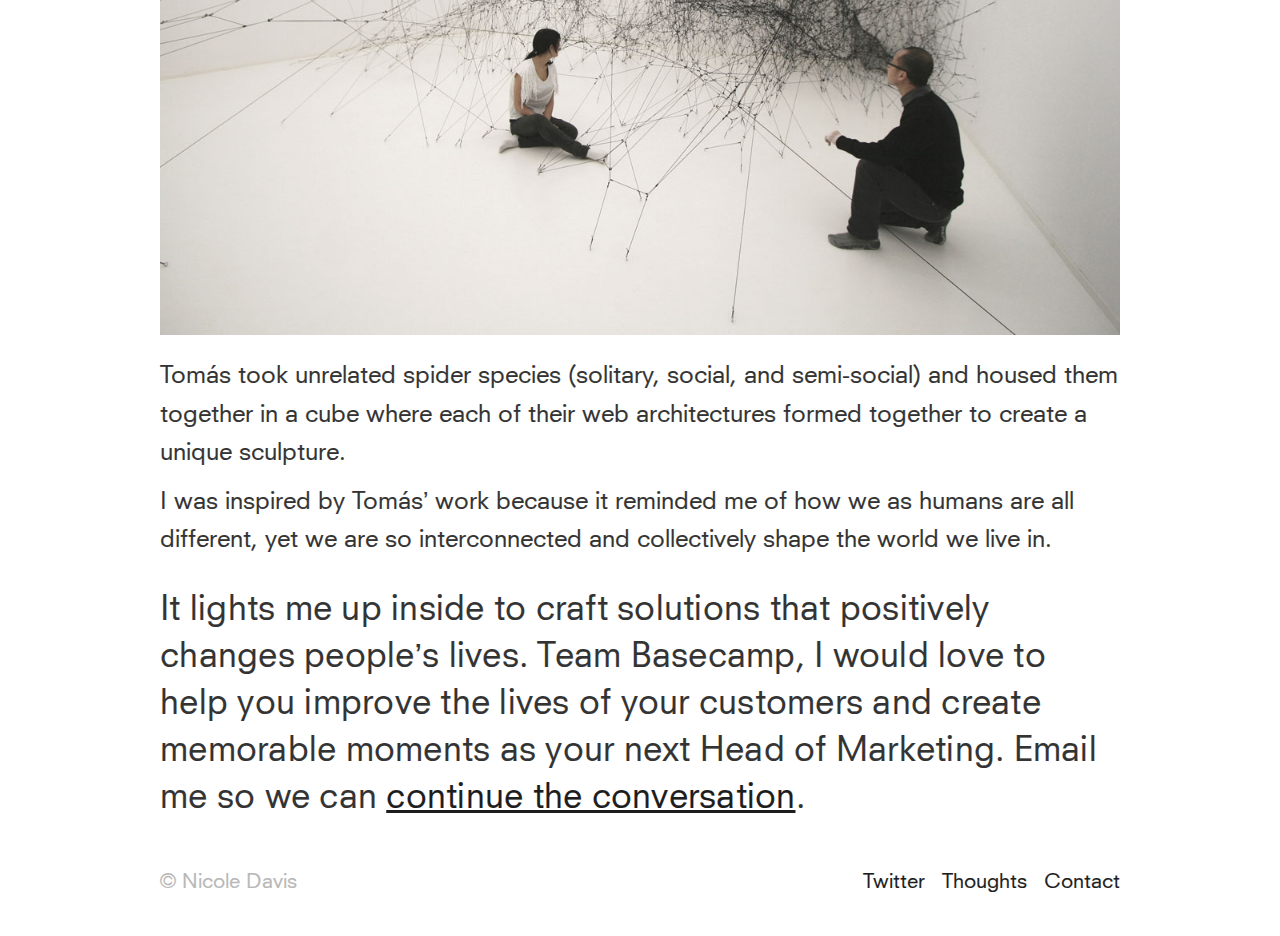
==== commit 10da61e0: "Special project." ====
--- a/basecamp/index.html
+++ b/basecamp/index.html
@@ -34,15 +34,16 @@
     <div class="container">
       <div class="row">
         <div class="eleven column">
-          <h1>Big Idea</h1>
-          <p>Elaboration on this grand big idea.</p>
+          <h1>Heart Leadership</h1>
+          <h2>Imagine a world where people lead with heart. </h2>
+          <p>“I love creating things people love … The first question I ask during our one-to-ones with the team is always: Are you happy?” – Louis Grenier, a Basecamp customer</p>
         </div>
       </div>
 
       <div class="row">
         <div class="eleven column">
           <p>
-            <img class="u-max-full-width" src="../images/placeholder.png"/>
+            <img class="u-max-full-width" src="../images/XtWDGL6TN.png" alt="Hero photo"/>
           </p>
         </div>
       </div>
@@ -53,7 +54,7 @@
     <div class="container">
       <div class="row">
         <div class="eleven column">
-          <h2>Section 1</h2>
+          <h2>Heart Leadership is my ambitious 20 year plan to help Basecamp customers reach their leadership potential and increase word-of-mouth sales from a rumble to a roar.</h2>
         </div>
       </div>
     </div>
@@ -63,41 +64,52 @@
     <div class="container">
       <div class="row">
         <div class="eleven column">
-          <h2>Header</h2>
-          <p>I love helping businesses attract, engage and retain customers.
-          <a href="mailto:nicolefthomas@gmail.com?subject=Hello Nicole">Let's talk</a> about how I can help you meet your marketing goals.</p>
-
-          <p>I love helping businesses attract, engage and retain customers.
-          <a href="mailto:nicolefthomas@gmail.com?subject=Hello Nicole">Let's talk</a> about how I can help you meet your marketing goals.</p>
-
-          <div class="blockquote">
-            <!--Intuitive design happens when <span>current knowledge</span> is the same as the <span>target knowledge.</span>-->
-            Be memorable to <span>every customer.</span>
-          </div>
-
-          <p>I love helping businesses attract, engage and retain customers.
-          <a href="mailto:nicolefthomas@gmail.com?subject=Hello Nicole">Let's talk</a> about how I can help you meet your marketing goals.</p>
-        </div>
-      </div>
-
-      <div class="row">
-        <div class="eleven column">
-          <h2>Header</h2>
-          <p>I love helping businesses attract, engage and retain customers.
-          <a href="mailto:nicolefthomas@gmail.com?subject=Hello Nicole">Let's talk</a> about how I can help you meet your marketing goals.</p>
-        </div>
+          <h2>How can happy employees create a consistent, quality experience for Basecamp's customers? </h2>
+
+          <p>This is the type of question I believe comes to the mind of the typical Basecamp customers. Why? Because they are heart leaders. Who are heart leaders? Heart leaders work hard to understand the pains and challenges of their customers. They build products that solve real problems. </p>
+
+          <p>Heart leaders are more interested in positively changing the lives of their customers than they are the number of sales. They genuinely care about their employees’ wellbeing and want them to be happy. Heart leaders turn to Basecamp because everything you do helps them stay true to these principles. In other words, they share the same values as Basecamp.</p>
+
+          <div class="blockquote">
+            <span>...employee</span> and <span>customer</span> happiness first.
+          </div>
+
+          <p> Over the years, Basecamp has beautifully built its brand presence in the world because of the genuine and thoughtful insights its leadership and teams share blogging, speaking at conferences, delivering podcasts and writing books. </p>
+
+          <p>For many professional marketers, these actions are seen as a “thought leadership” approach to building a brand. However, I believe your actions are better termed as “heart leadership” because you’re not providing generic insights that are focused primarily on business growth. Instead, you provide beneficial insights that help encourage businesses to pursue achieving employee and customer happiness first.</p>
+        </div>
+      </div>
+
+      <div class="row">
+        <div class="eleven column">
+          <h2>How can Basecamp attract more heart leaders? </h2>
+          <p>Become the go-to resource for business leaders looking for guidance on how to build meaningful products and fulfilled teams. This type of positioning can resonate with new customers but I recommend first starting with existing customers.</p>
+          <!-- <div class="metric">
+            <div class="statistic">85%</div>
+            <div class="description">New customers are <em>from word-of-mouth. (Source: Alignable survey)</em></div>
+          </div> -->
+          <div class="blockquote">
+            <ul>
+              <li>Heart Leadership University</li>
+              <li>Basecamp TV</li>
+              <li>Basecamp Conference</li>
+            </ul>
+          </div>
+
+          <p>Basecamp has over 100,000 paying customers who are already aligned with Basecamp’s values. Let's build a permanent community by and for these business leaders. Let's create more memories with its current customers by offering more learning opportunities and leading community activities.</p>
+
+          <p>Creative execution of this could be launching a resource center under a Heart Leadership University banner where you offer quality educational content via workshops, webinars or a Basecamp TV experience. You can also invite your current customers to Basecamp live conferences. These are all experiences you can use to help reinforce community and give customers something to spread the word about.</p>
       </div>
 
       <div class="row">
         <div class="eleven column billboard">
           <p>
-            <h2 class="sentence">GROWTH IS
+            <h2 class="sentence">MARKETING IS
               <div class="fadeIn">
-                <span><em>RECURRING.</em></span>
-                <span><em>WORD OF MOUTH.</em></span>
-                <span><em>NETWORK EFFECT.</em></span>
-                <span><em>REFERALS.</em></span>
-                <span><em>IMPACT.</em></span>
+                <span><em>CREATING MEMORIES.</em></span>
+                <span><em>BUILDING COMMUNITY.</em></span>
+                <span><em>TEACHING PEOPLE.</em></span>
+                <span><em>POSITIVE IMPACT.</em></span>
               </div>
             </h2>
           </p>
@@ -106,43 +118,91 @@
 
       <div class="row">
         <div class="eleven column">
-          <h2>Header</h2>
-          <p>I love helping businesses attract, engage and retain customers.
-          <a href="mailto:nicolefthomas@gmail.com?subject=Hello Nicole">Let's talk</a> about how I can help you meet your marketing goals.</p>
-        </div>
-      </div>
-
-      <div class="row">
-        <div class="eleven column">
-          <h2>Header</h2>
-
-          <p>I love helping businesses attract, engage and retain customers.
-          <a href="mailto:nicolefthomas@gmail.com?subject=Hello Nicole">Let's talk</a> about how I can help you meet your marketing goals.</p>
-
-          <div class="metric">
-            <div class="statistic">85%</div>
-            <div class="description">New customers are <em>from word-of-mouth.</em></div>
-          </div>
-
-          <p>I love helping businesses attract, engage and retain customers.
-          Let's talk about how I can help you meet your marketing goals.</p>
-        </div>
-      </div>
-
-      <div class="row">
-        <div class="eleven column">
-          <h2>Header</h2>
-          <p>I love helping businesses attract, engage and retain customers.
-          <a href="mailto:nicolefthomas@gmail.com?subject=Hello Nicole">Let's talk</a> about how I can help you meet your marketing goals.</p>
-        </div>
-      </div>
-
-      <div class="row">
-        <div class="eleven column">
-          <h2>Header</h2>
-          <p>I love helping businesses attract, engage and retain customers.
-          <a href="mailto:nicolefthomas@gmail.com?subject=Hello Nicole">Let's talk</a> about how I can help you meet your marketing goals.</p>
-        </div>
+          <h2>Who am I?</h2>
+
+          <p>Hi – I’m Nicole, a passionate big picture marketer who loves solving problems and helping businesses improve the lives of their customers. As an American  born native of the Danish West Indies, the warmth of sunshine brings me pure joy. In my spare time you could find me on wellness blogs looking for DIY health remedies and the next best healthy recipe for chocolate chip cookies or birthday cakes. </p>
+
+          <p>Most of my 14 year career was lived at Nationwide where I focused on end-to-end management of integrated brand marketing campaigns. This means that I have experience defining a big picture strategy and working with creatives and agencies to deliver the pieces and parts needed to make that strategy come to life. </p>
+
+          <div class="blockquote">
+            My time as an <span>Amazon merchant</span> was a wonderful and exciting experience...
+          </div>
+
+          <p>After the birth of our first child, I made the choice to leave the corporate world and start a consumer focused product business and work remotely from home to balance my family/career equation.</p>
+
+          <p>During that time, I built a niche Amazon brand called <a href="https://pureroyalbrands.com/" target="_blank">Pure Royal Brands</a> which designed, manufactured and shipped aromatherapy essential oil diffusers and humidifiers to customers in the United States.</p>
+
+          <p style="text-align: center;"><img class="u-max-full-width" src="../images/01.png" alt="essential oil diffuser"/></p>
+
+          <p>My time as an Amazon merchant was a wonderful and exciting experience where I got to explore my creative product development side and balance it with working with overseas manufacturing partners.</p>
+
+          <p>Today, I’m excited to join a healthy work family. I am ready to continue my life’s journey with a new chapter in marketing that’s focused on helping companies solve problems and build meaningful connections with its customers.</p>
+        </div>
+      </div>
+
+      <div class="row">
+        <div class="eleven column">
+          <h2>How I've taken an existing brand to a new place and how I would begin to approach Basecamp's marketing strategy?</h2>
+
+          <p>As a Marketing Campaign Manager, I helped position Nationwide as a company that offers best-in-class knowledge and support to financial advisors needing to help their clients plan for challenges like unexpected health care cost in retirement. </p>
+
+          <div class="blockquote">
+            Managed over <span>1M+</span> dollar marketing budget to work with top agencies like <span>McKinney</span>.
+          </div>
+
+          <p>I partnered with an internal cross-functional team to expand our existing web content by integrating more education and engagement resources that prepared advisors for conversations with their clients. In the process, I managed a 1M+ marketing dollar budget and worked with our Creative Agencies of Record (McKinney and Universal McCann) to deliver strategic advertising plans that built awareness amongst financial advisors of everything Nationwide had to offer. </p>
+
+          <p>To help Basecamp define its brand strategy, I would first listen to customers wherever they live online (forums, social media, blog comments, support emails) to understand their challenges and how they perceive Basecamp. I would then help Basecamp clearly articulate who you are and how you address the pains and challenges of your customers. With a full picture of you and your customer, I can better identify the specific tools (e.g. brand guidelines, content strategy, partnerships) needed to help communicate your brand story.</p>
+        </div>
+      </div>
+
+      <div class="row">
+        <div class="eleven column">
+          <h2>Example of a small-to-medium sized business I think markets themselves well </h2>
+
+          <p>I’ve come to admire the life and business coach, Marie Forleo for her approach to marketing. She’s doing an amazing job because she is crystal clear about who she wants to reach and how she will serve them.</p>
+
+          <p>Marie’s followers are creatives looking to build a business doing what they love and everything she does helps inspire them to go for their dreams. She attracts many to her business with her inspiring online MarieTV show that helps address the challenges of building a business around what makes you happy. She engages her audience through email and offers online courses that help them gain the skills needed to build a sustainable online business.</p>
+        </div>
+      </div>
+
+      <div class="row">
+        <div class="eleven column">
+          <h2>A creative agency I think is doing particularly interesting work</h2>
+          <p>Enso Creative Impact Agency (https://www.enso.co) is a creative agency that builds their business around social good. They help companies that want to have a positive impact on society using their strategic, creative and community building skills. </p>
+          <p>Because Basecamp is helping companies rethink the way teams should work, I think you are a perfect client fit for them. Like you, they are making positive impact and business success one and the same. </p>
+        </div>
+      </div>
+
+
+    <div class="row">
+      <div class="eleven column">
+        <h2>A time when great marketing caught my attention and turned me into a customer</h2>
+        <p>When Primal Kitchen launched its paleo health foods line I immediately became a customer; but it wasn’t an advertisement on Facebook or coupon in a magazine that resulted in my purchase of their paleo friendly mayonnaise and ketchup. It actually was a series of events. I’ve been a follower of Mark Sisson, the founder of Primal Kitchen for years on his blog, marksdailyapple.com. </p>
+
+        <p>I also follow other paleo bloggers who have collaborated with Mark to help people meet their health goals. So, I already had a connection with Mark and began to trust his views on living a paleo lifestyle. I say all of this to point out that great marketing isn’t just one event. It’s a series of touches and experiences. It’s creating memories and building trust that leads to buying customers. </p>
+      </div>
+    </div>
+
+    <div class="row">
+      <div class="eleven column">
+        <h2>Something I almost bought recently, but decided not to</h2>
+        <p>My husband and I were recently in search of a new household laptop. Usually we would just go get a MacBook Pro but this time was different. After hearing so many stories of newer MacBook Pros having keyboard issues we started to question Apple’s commitment to quality. Today Apple’s reputation for quality isn’t as strong; and the lesson here is that we need to be consistent in delivering what we promise to customers. Brand consistency ensures customers see you as trustworthy and dependable. </p>
+      </div>
+    </div>
+
+    <div class="row">
+      <div class="eleven column">
+        <h2>What has inspired me lately </h2>
+        <p>My family and I often visit the <a href="https://www.rollins.edu/cornell-fine-arts-museum/" target="_blank">Cornell Fine Arts Museum</a> at my Alma mater, Rollins College and it’s always inspiring to see how artists use their work to tell a story. </p>
+
+        <p>In one exhibit, I remember a strikingly, remarkable piece created by an Argentine Artist, Tomás Saraceno. It was a floating sculpture of actual spider webs.</p>
+
+        <p style="text-align: center;"><img class="u-max-full-width" src="../images/02.jpg" alt="We are all connected in the web of humanity."/></p>
+
+        <p>Tomás took unrelated spider species (solitary, social, and semi-social) and housed them together in a cube where each of their web architectures formed together to create a unique sculpture. </p>
+
+        <p>I was inspired by Tomás’ work because it reminded me of how we as humans are all different, yet we are so interconnected and collectively shape the world we live in.</p>
       </div>
     </div>
   </section>
@@ -151,57 +211,12 @@
     <div class="container">
       <div class="row">
         <div class="eleven column">
-          <h2>Section 2</h2>
-        </div>
-      </div>
-    </div>
-  </section>
-
-  <section class="expertise">
-    <div class="container">
-      <div class="row">
-        <div class="eleven column">
-          <h2>Header</h2>
-          <p>I love helping businesses attract, engage and retain customers.
-          <a href="mailto:nicolefthomas@gmail.com?subject=Hello Nicole">Let's talk</a> about how I can help you meet your marketing goals.</p>
-
-          <p>I love helping businesses attract, engage and retain customers.
-          <a href="mailto:nicolefthomas@gmail.com?subject=Hello Nicole">Let's talk</a> about how I can help you meet your marketing goals.</p>
-
-          <p>I love helping businesses attract, engage and retain customers.
-          <a href="mailto:nicolefthomas@gmail.com?subject=Hello Nicole">Let's talk</a> about how I can help you meet your marketing goals.</p>
-        </div>
-      </div>
-    </div>
-  </section>
-
-  <section class="hero">
-    <div class="container">
-      <div class="row">
-        <div class="eleven column">
-          <h2>Section 3</h2>
-        </div>
-      </div>
-    </div>
-  </section>
-
-  <section class="expertise">
-    <div class="container">
-      <div class="row">
-        <div class="eleven column">
-          <h2>Header</h2>
-          <p>I love helping businesses attract, engage and retain customers.
-          <a href="mailto:nicolefthomas@gmail.com?subject=Hello Nicole">Let's talk</a> about how I can help you meet your marketing goals.</p>
-
-          <p>I love helping businesses attract, engage and retain customers.
-          <a href="mailto:nicolefthomas@gmail.com?subject=Hello Nicole">Let's talk</a> about how I can help you meet your marketing goals.</p>
-
-          <p>I love helping businesses attract, engage and retain customers.
-          <a href="mailto:nicolefthomas@gmail.com?subject=Hello Nicole">Let's talk</a> about how I can help you meet your marketing goals.</p>
-        </div>
-      </div>
-    </div>
-  </section>
+          <h2>It lights me up inside to craft solutions that positively changes people’s lives. Team Basecamp, I would love to help you improve the lives of your customers and create memorable moments as your next Head of Marketing. Email me so we can <a href="mailto:nicolefthomas@gmail.com?subject=Hello Nicole">continue the conversation</a>.</h2>
+        </div>
+      </div>
+    </div>
+  </section>
+
 
   <footer>
     <div class="container">
--- a/css/custom.css
+++ b/css/custom.css
@@ -24,7 +24,12 @@
   color: #333;
 }
 
-.hero p,
+
+.hero p, {
+  font-size: 1.3 em;
+  align-items: center;
+}
+
 .hero h2 {
   font-size: 1.4em;
   font-weight: normal;
@@ -64,6 +69,15 @@
   color: #b8b8b8;
 }
 
+.blockquote ul {
+  margin-left: 40px;
+}
+
+.blockquote ul li {
+  list-style: circle;
+  margin: 0;
+}
+
 .metric {
   margin: 25px 0;
 }
@@ -205,7 +219,7 @@
     background-color: #f5f5f5;
     font-family: 'Raleway', sans-serif;
     margin: 25px auto;
-    padding: 10vw 40px;
+    padding: 5vw 40px;
     position: relative;
     width: 100%;
 }
@@ -218,7 +232,7 @@
 
 .billboard .sentence {
   color: #1d1d1d;
-  font-size: 3.5vw;
+  font-size: 3.0vw;
   font-weight: 800;
   text-align: left;
 }
--- a/css/basecamp.css
+++ b/css/basecamp.css
@@ -1,5 +1,6 @@
 h2 {
-  font-size: 22.5px;
+  font-size: 25.5px;
+  color: #20B2AA
 }
 
 p {
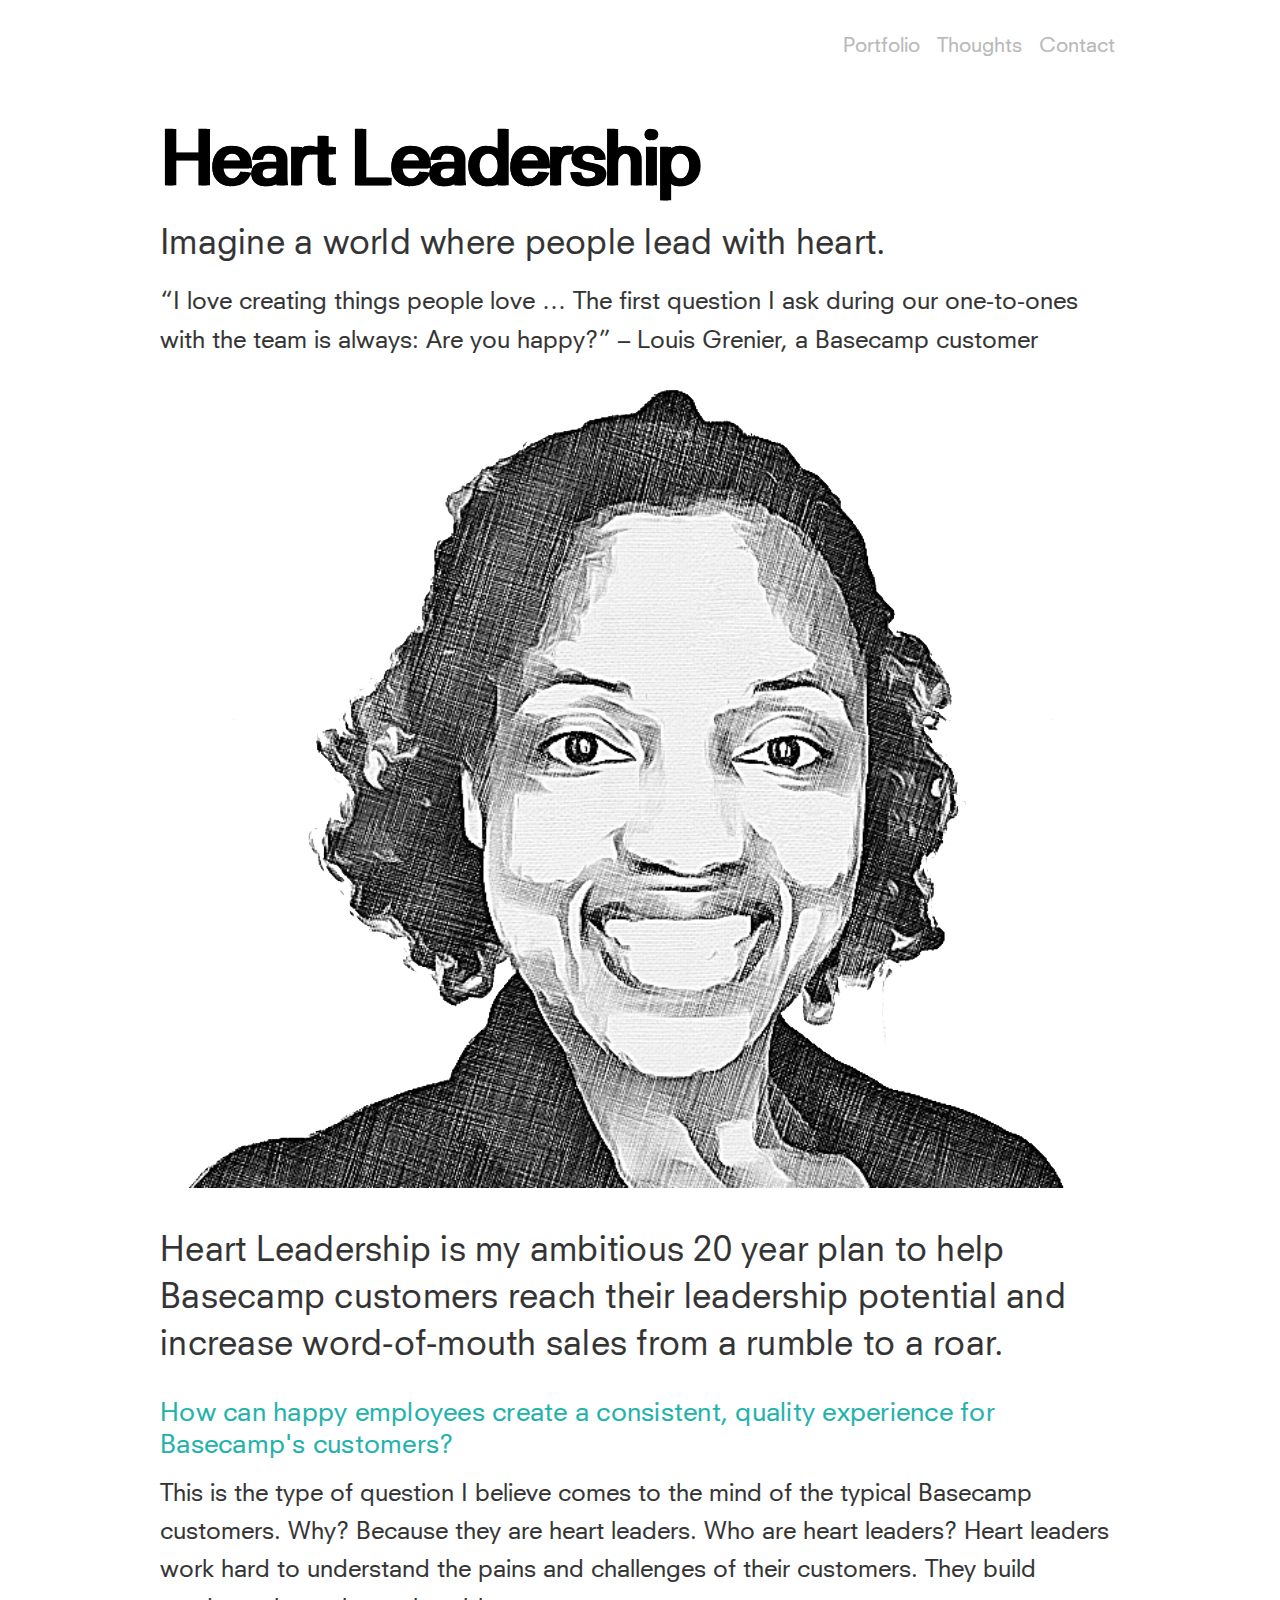
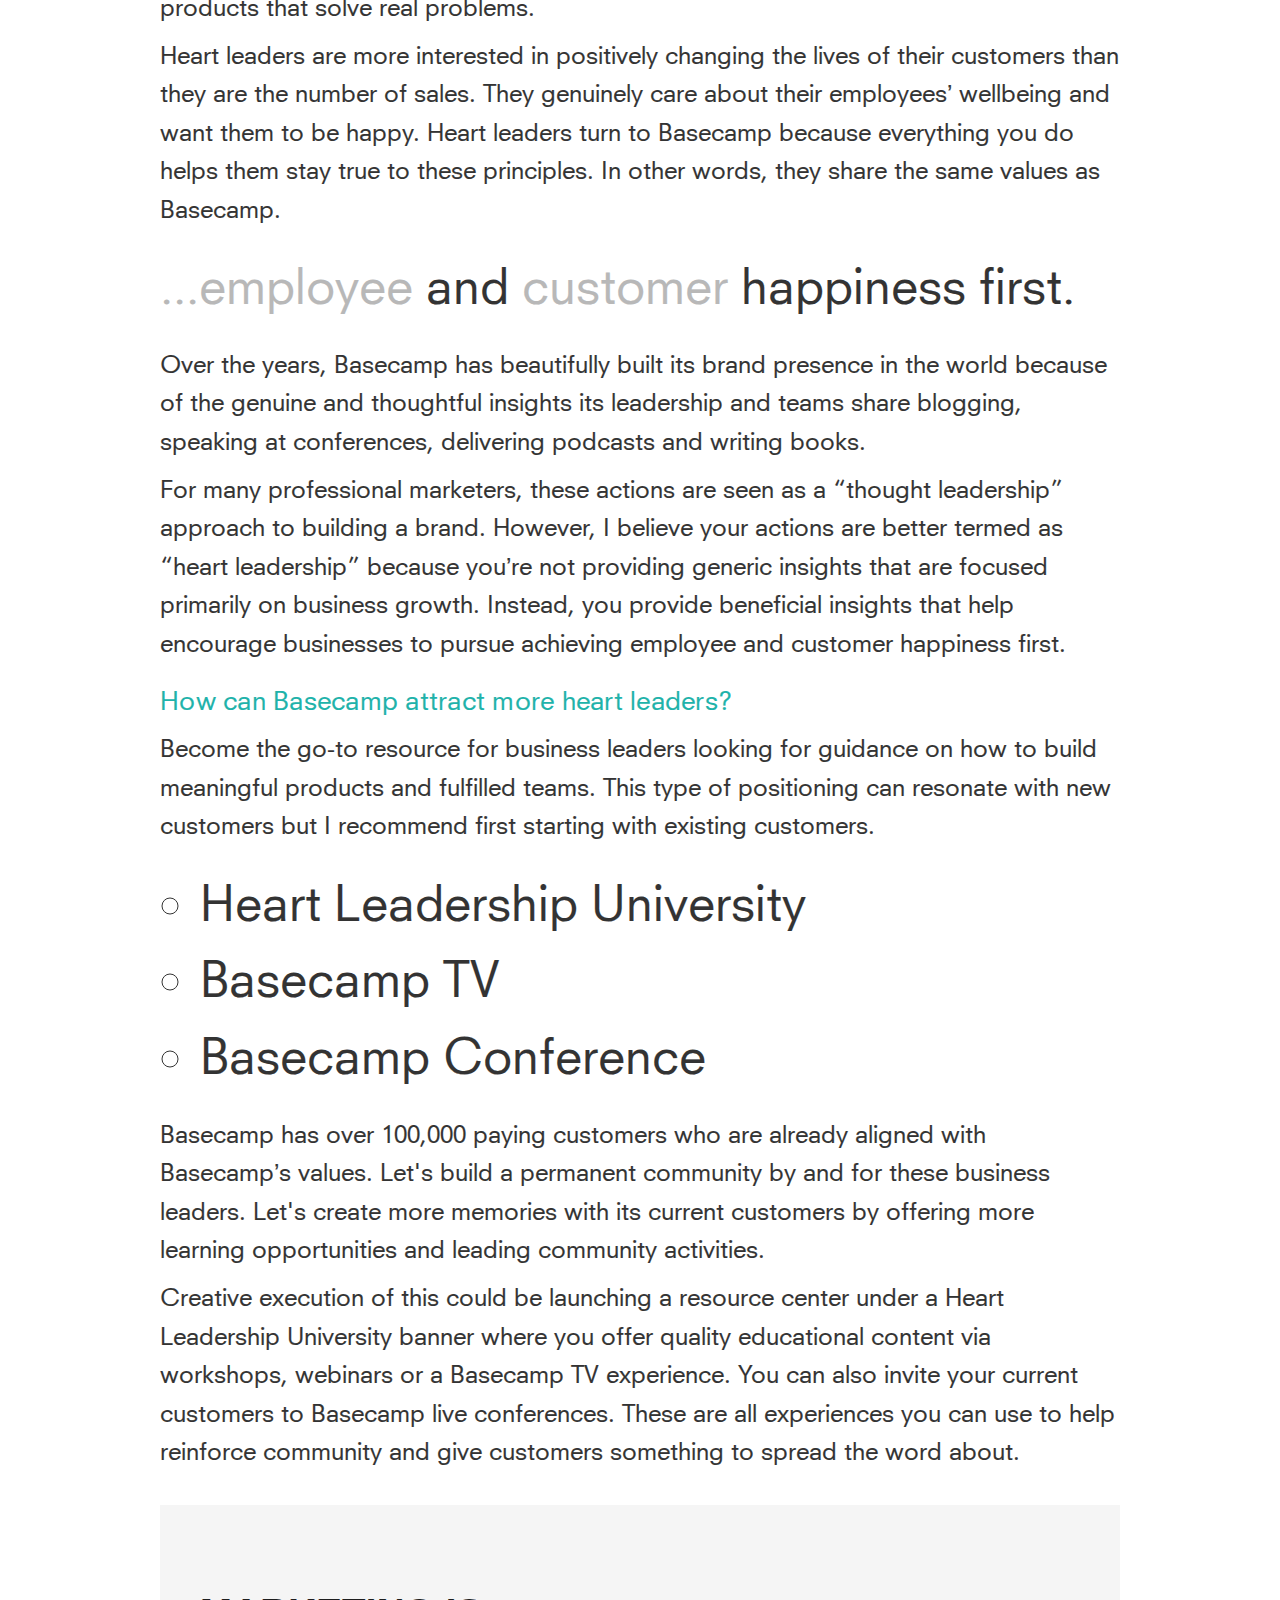
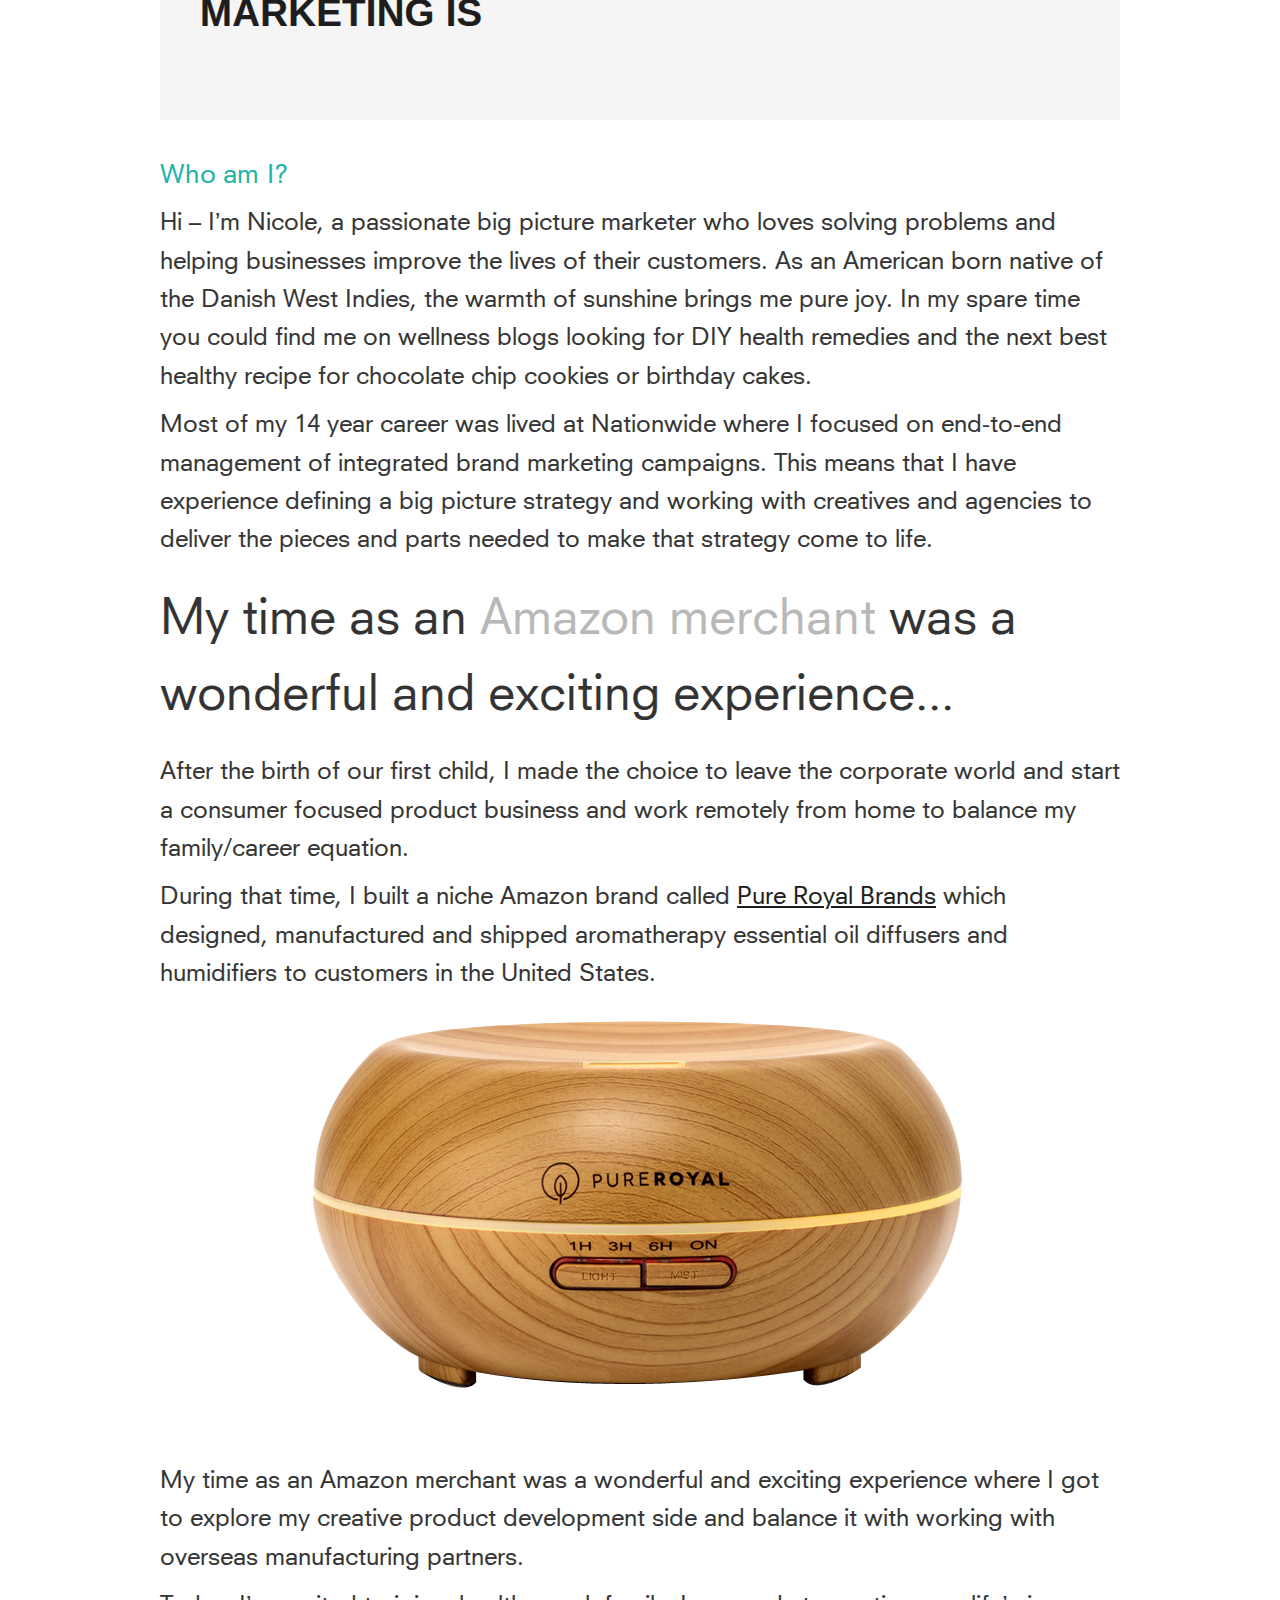
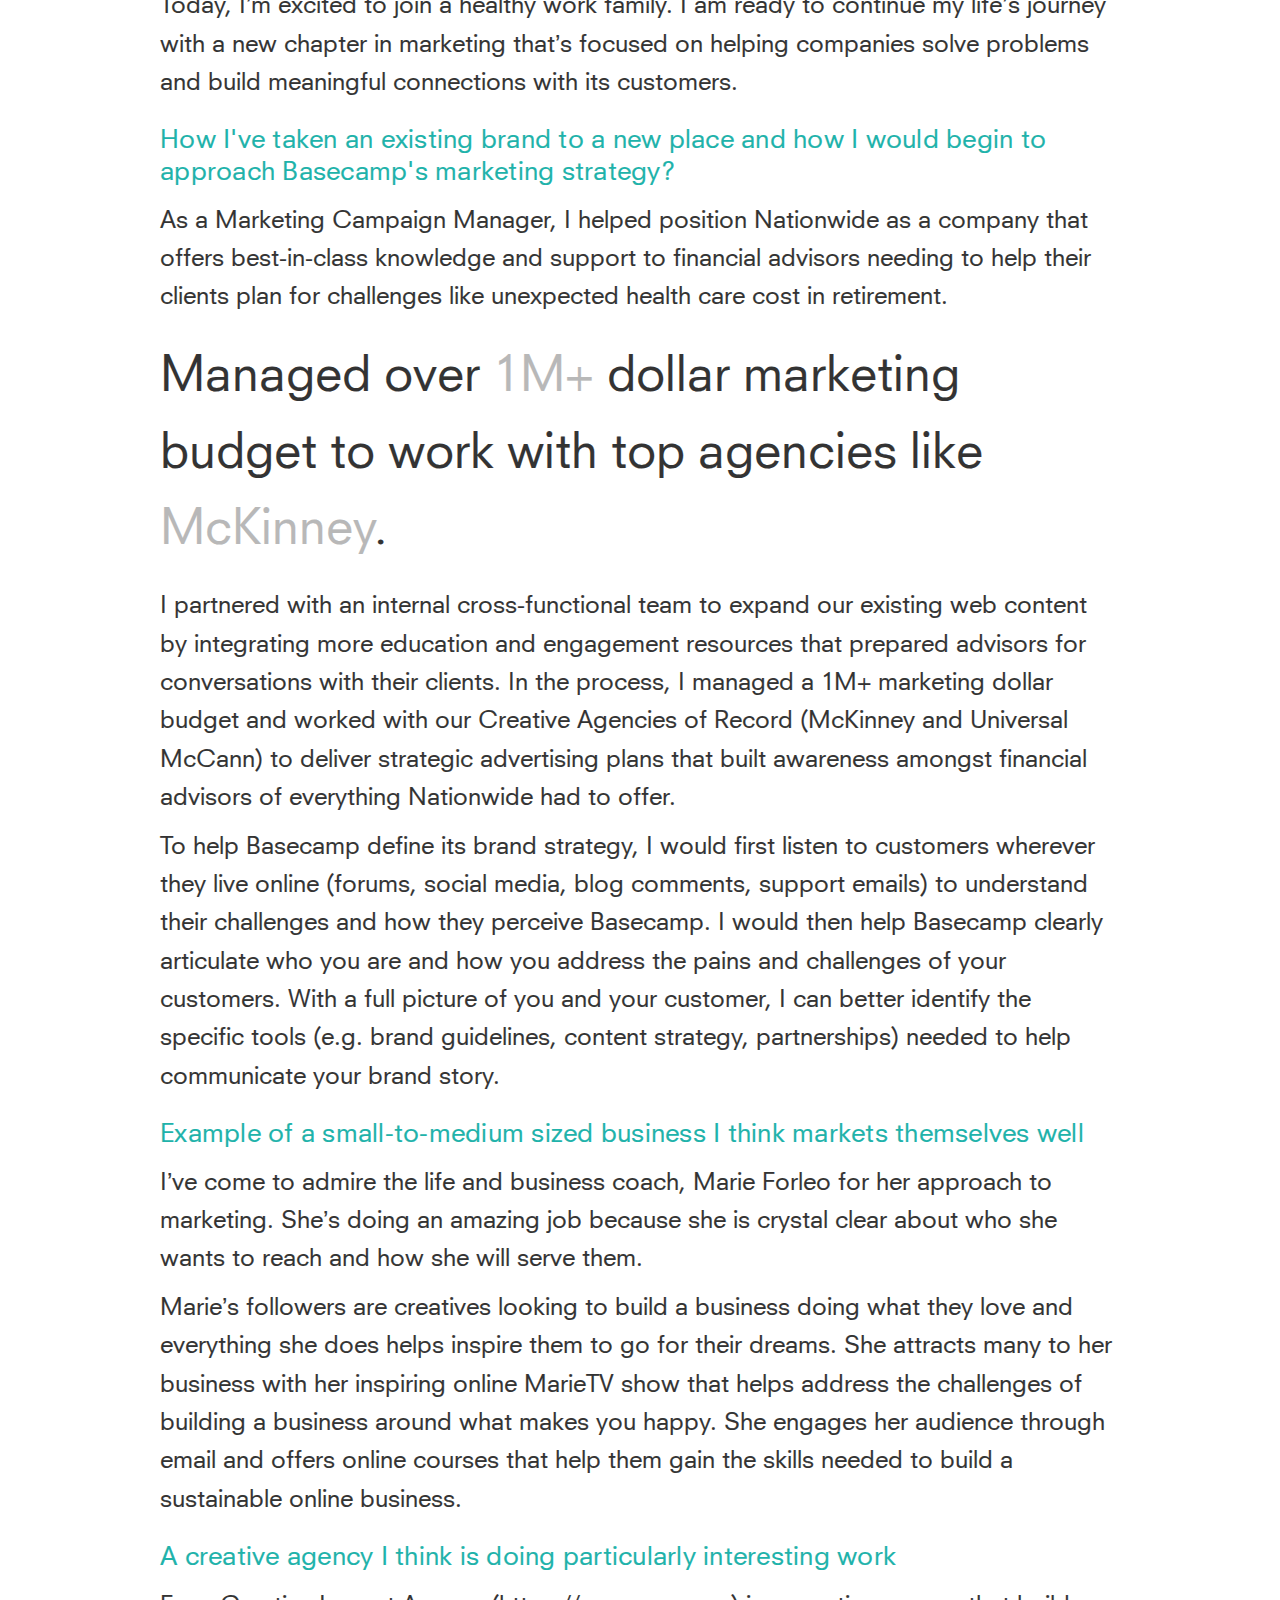
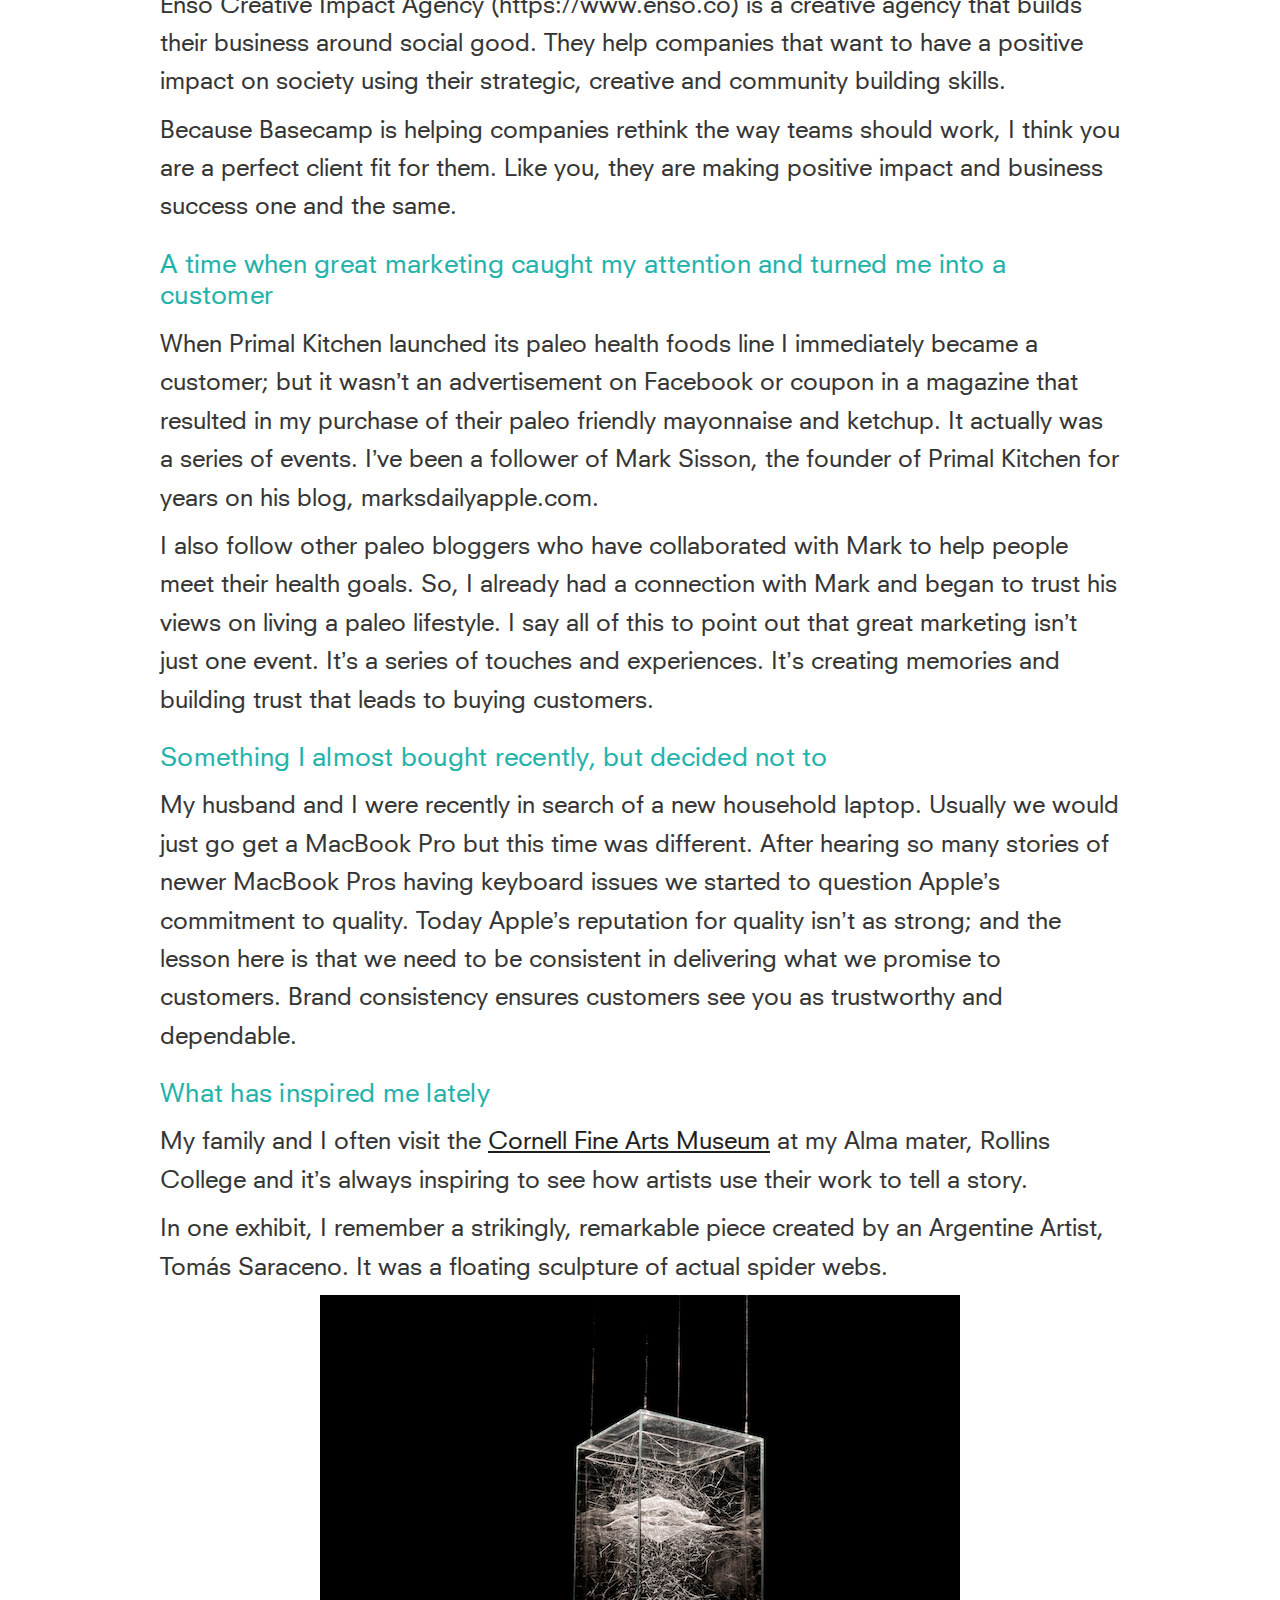
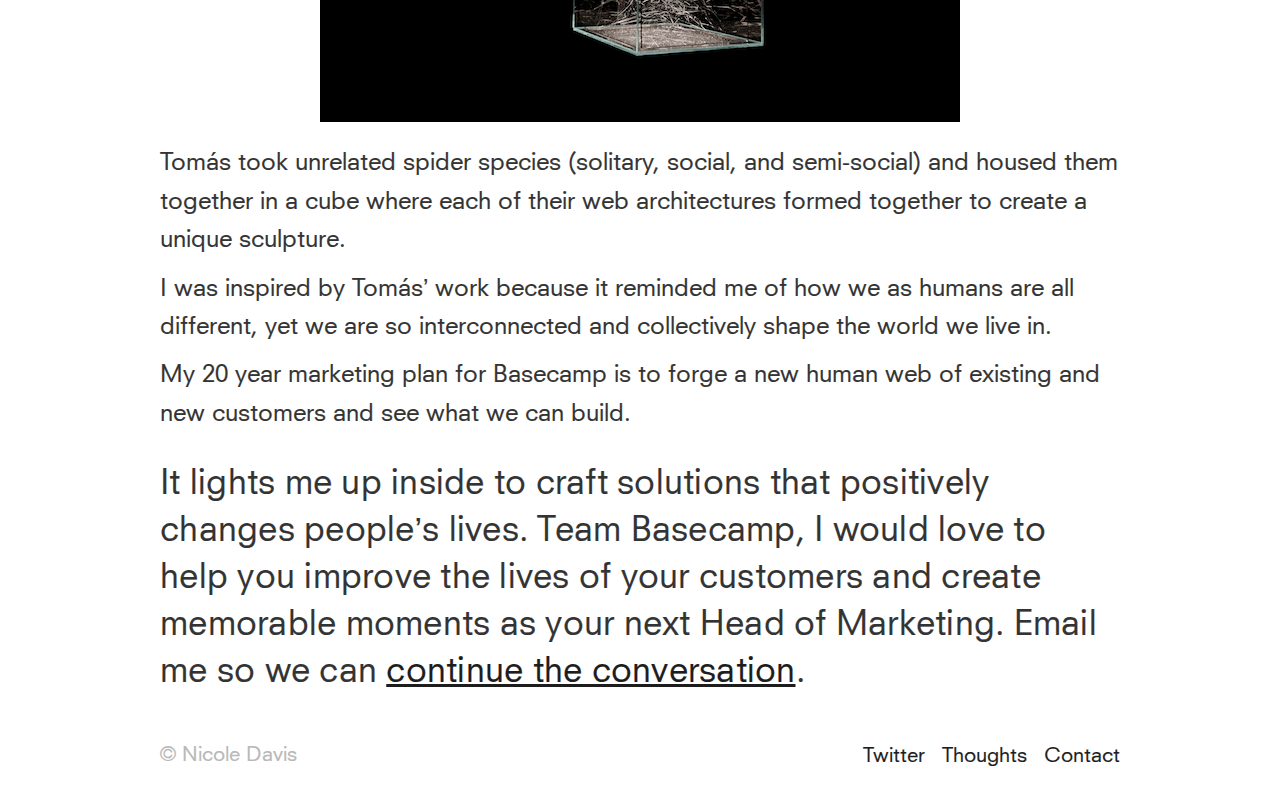
==== commit 3aab04cd: "Updates." ====
--- a/basecamp/index.html
+++ b/basecamp/index.html
@@ -198,11 +198,13 @@
 
         <p>In one exhibit, I remember a strikingly, remarkable piece created by an Argentine Artist, Tomás Saraceno. It was a floating sculpture of actual spider webs.</p>
 
-        <p style="text-align: center;"><img class="u-max-full-width" src="../images/02.jpg" alt="We are all connected in the web of humanity."/></p>
+        <p style="text-align: center;"><img class="u-max-full-width" src="../images/03.jpg" alt="We are all connected in the web of humanity."/></p>
 
         <p>Tomás took unrelated spider species (solitary, social, and semi-social) and housed them together in a cube where each of their web architectures formed together to create a unique sculpture. </p>
 
         <p>I was inspired by Tomás’ work because it reminded me of how we as humans are all different, yet we are so interconnected and collectively shape the world we live in.</p>
+
+        <p>My 20 year marketing plan for Basecamp is to forge a new human web of existing and new customers and see what we can build.</p>
       </div>
     </div>
   </section>
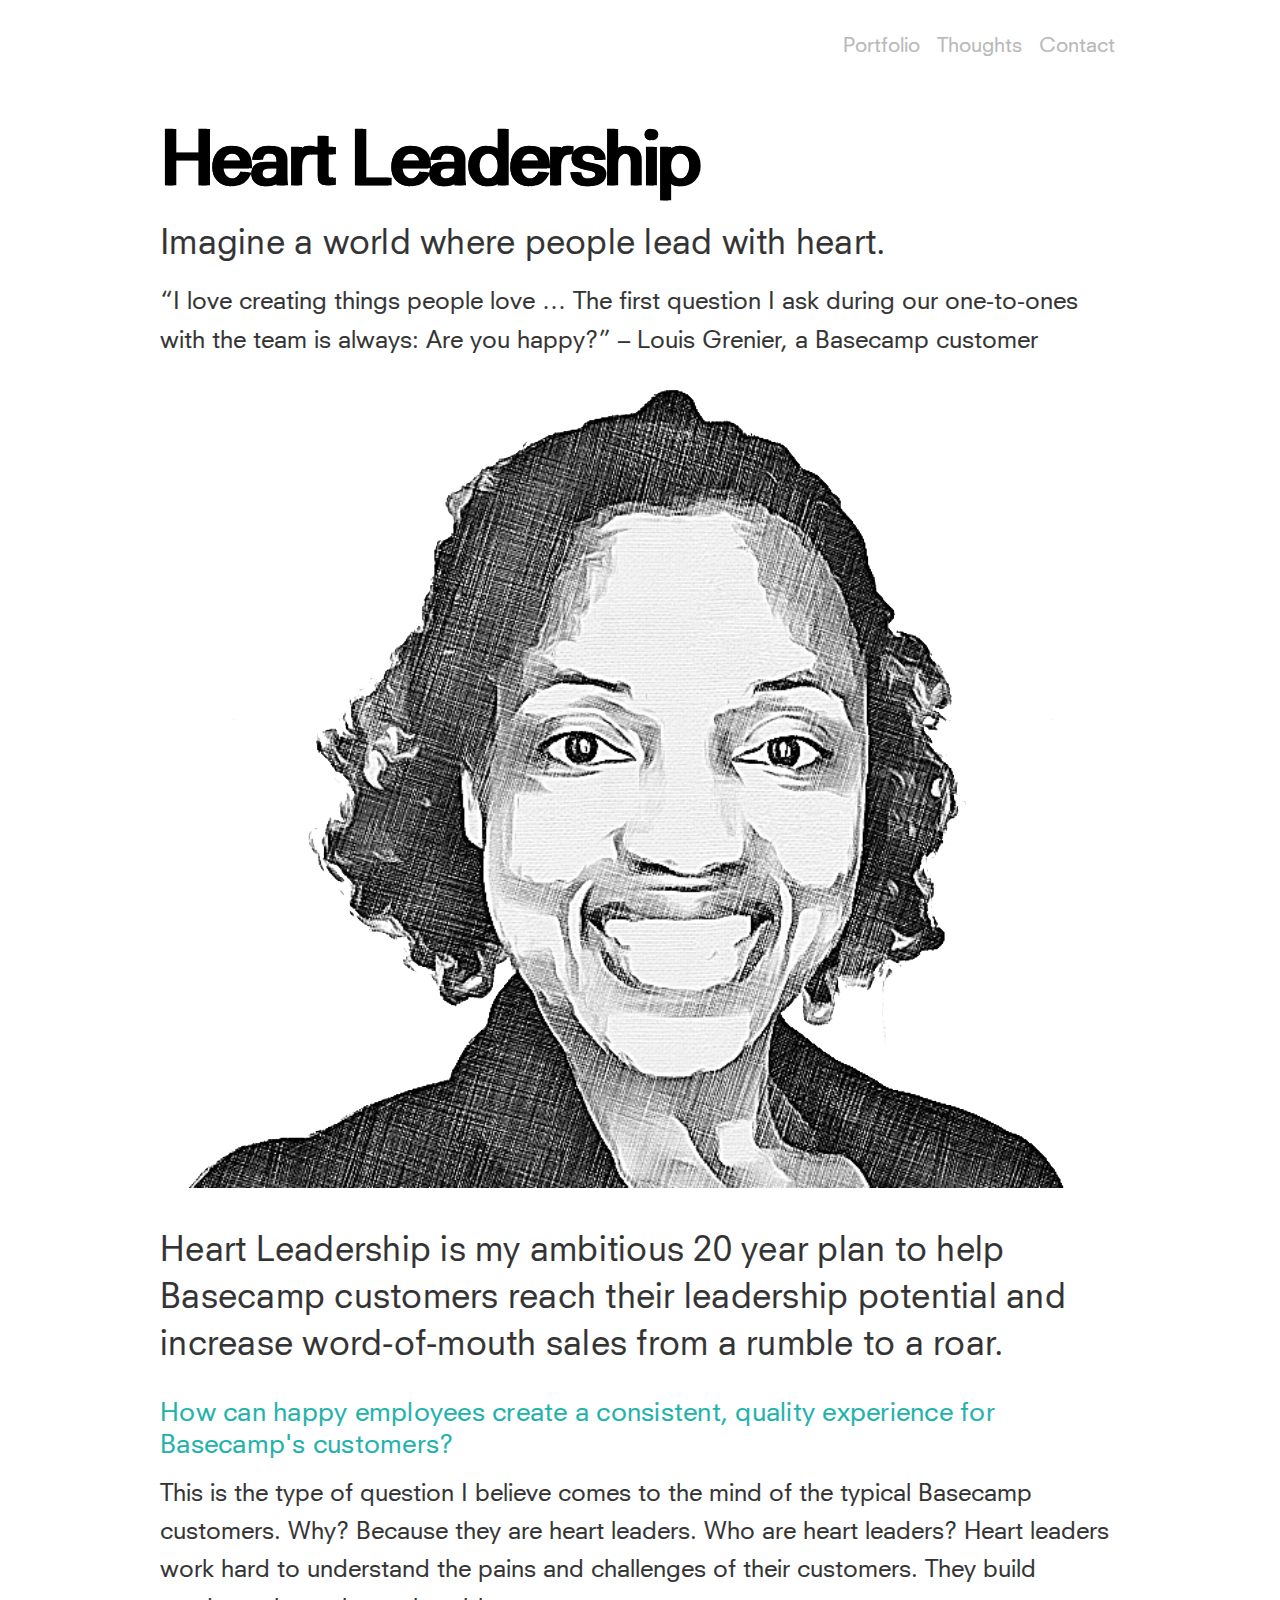
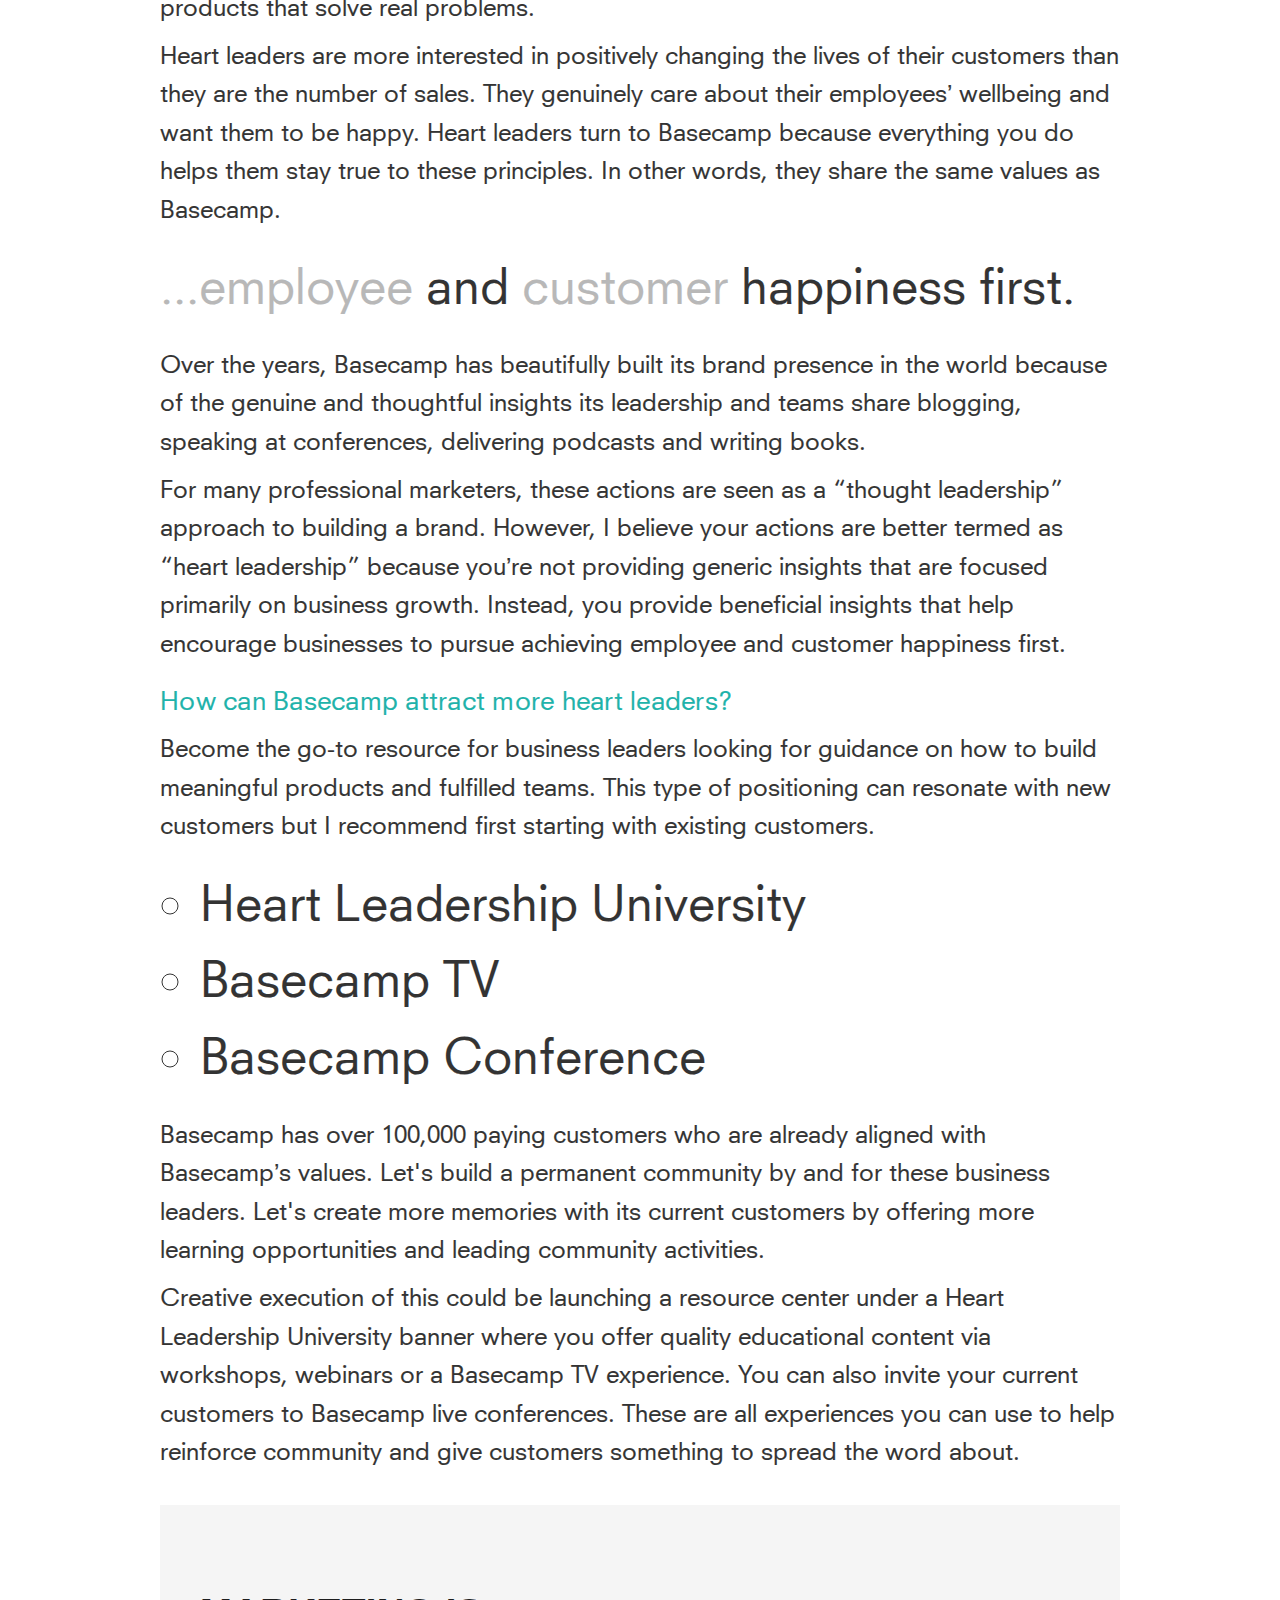
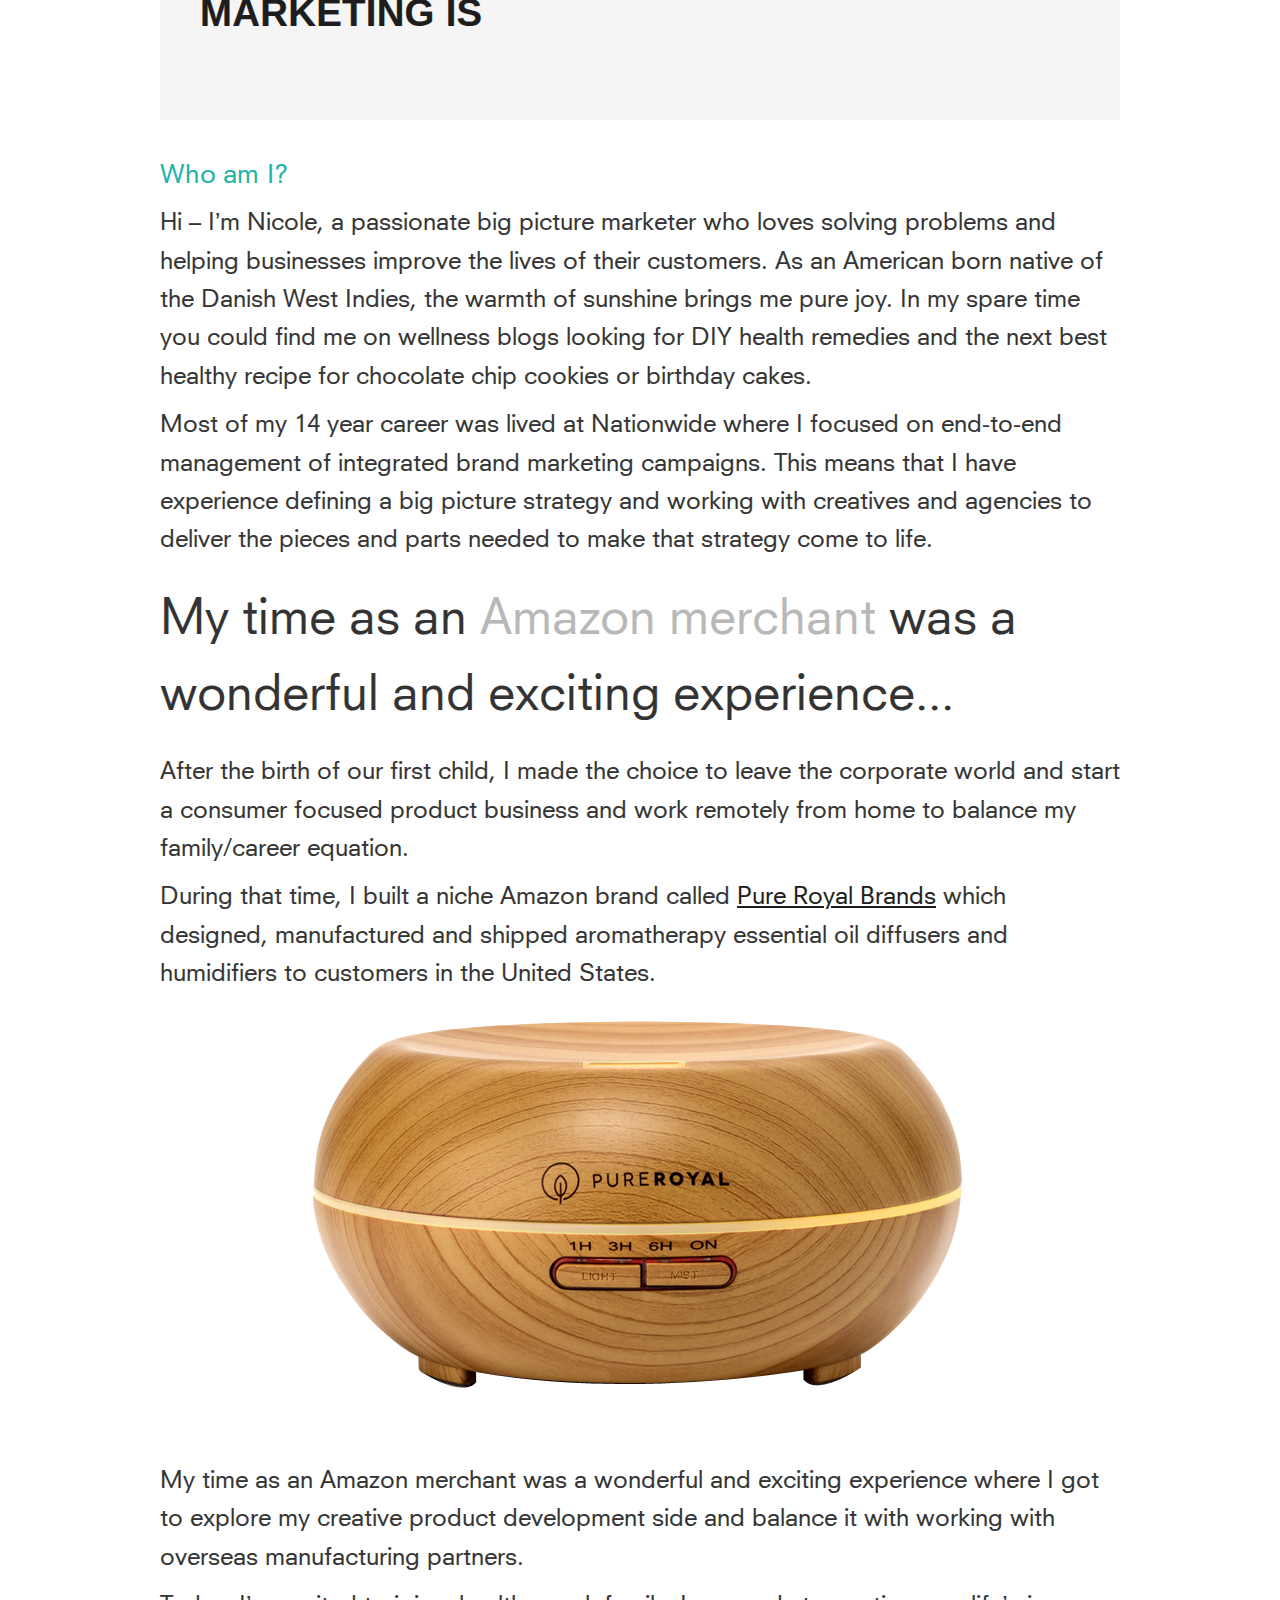
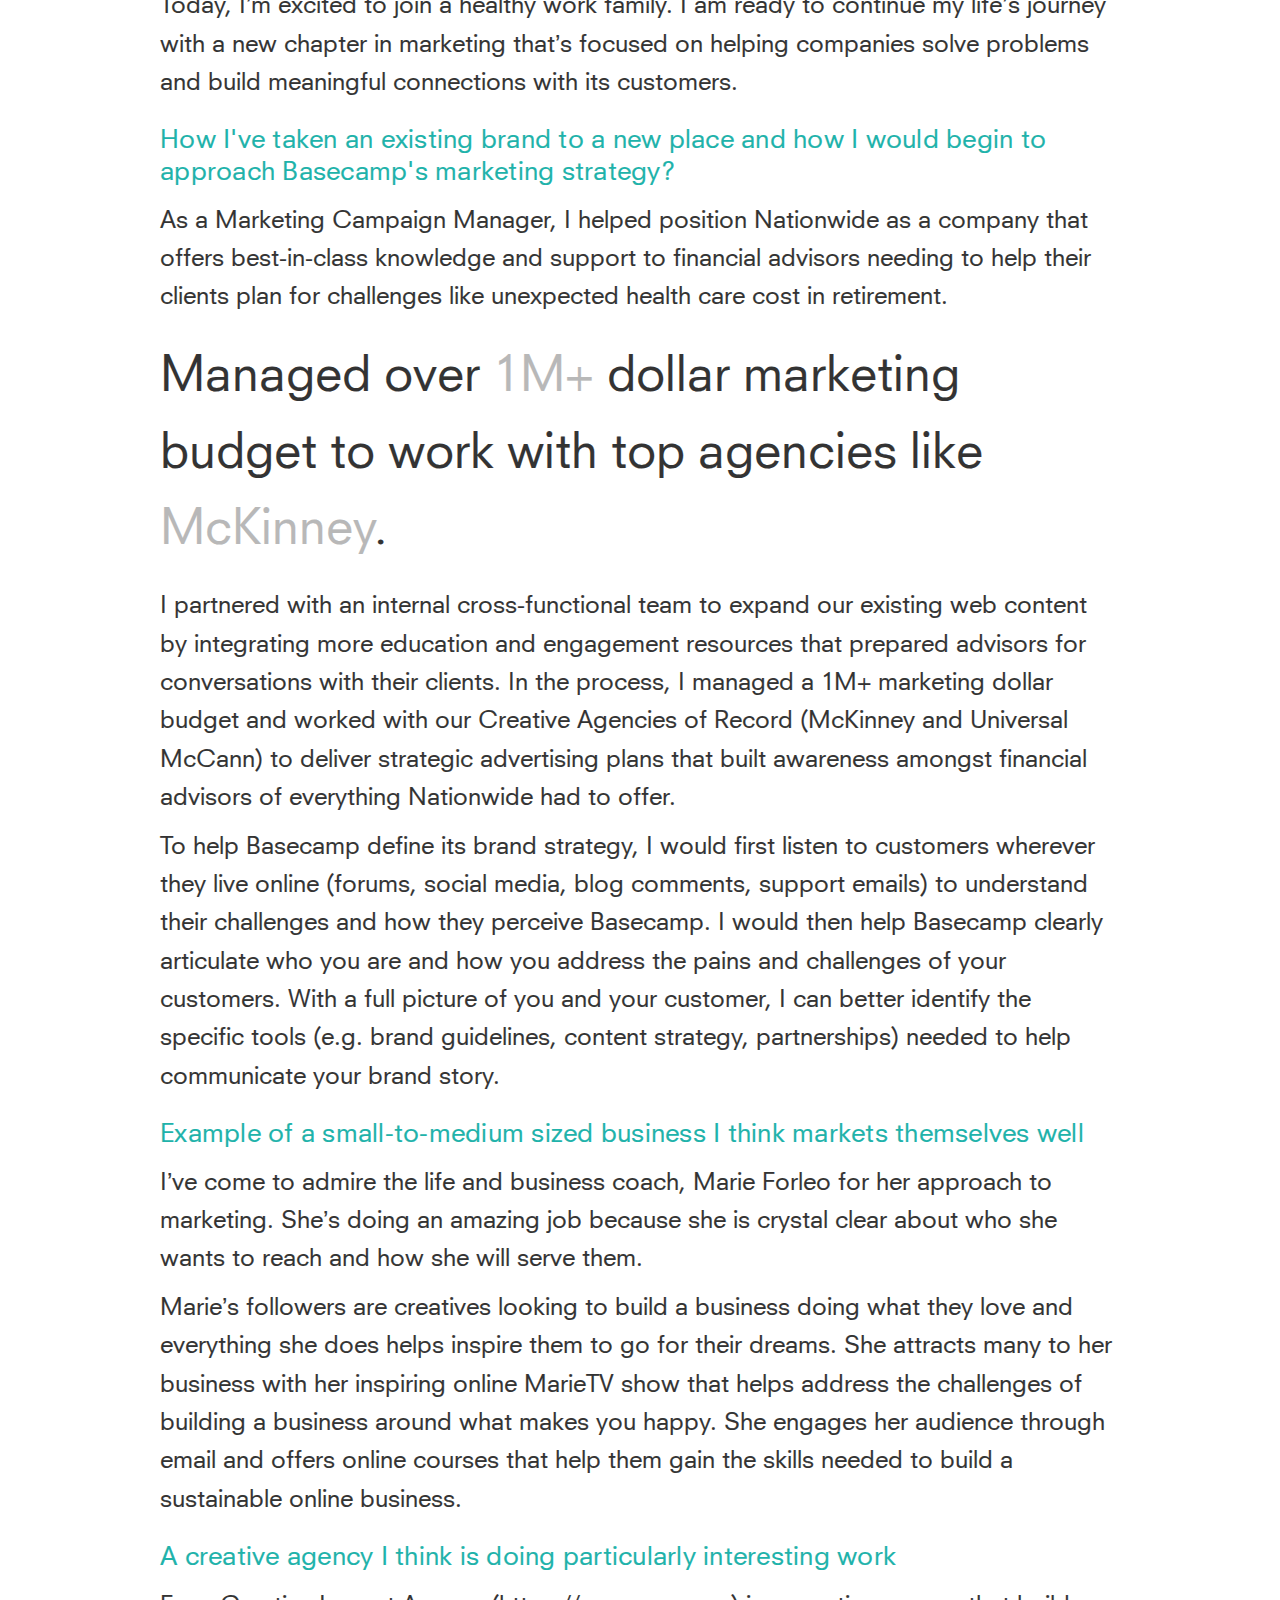
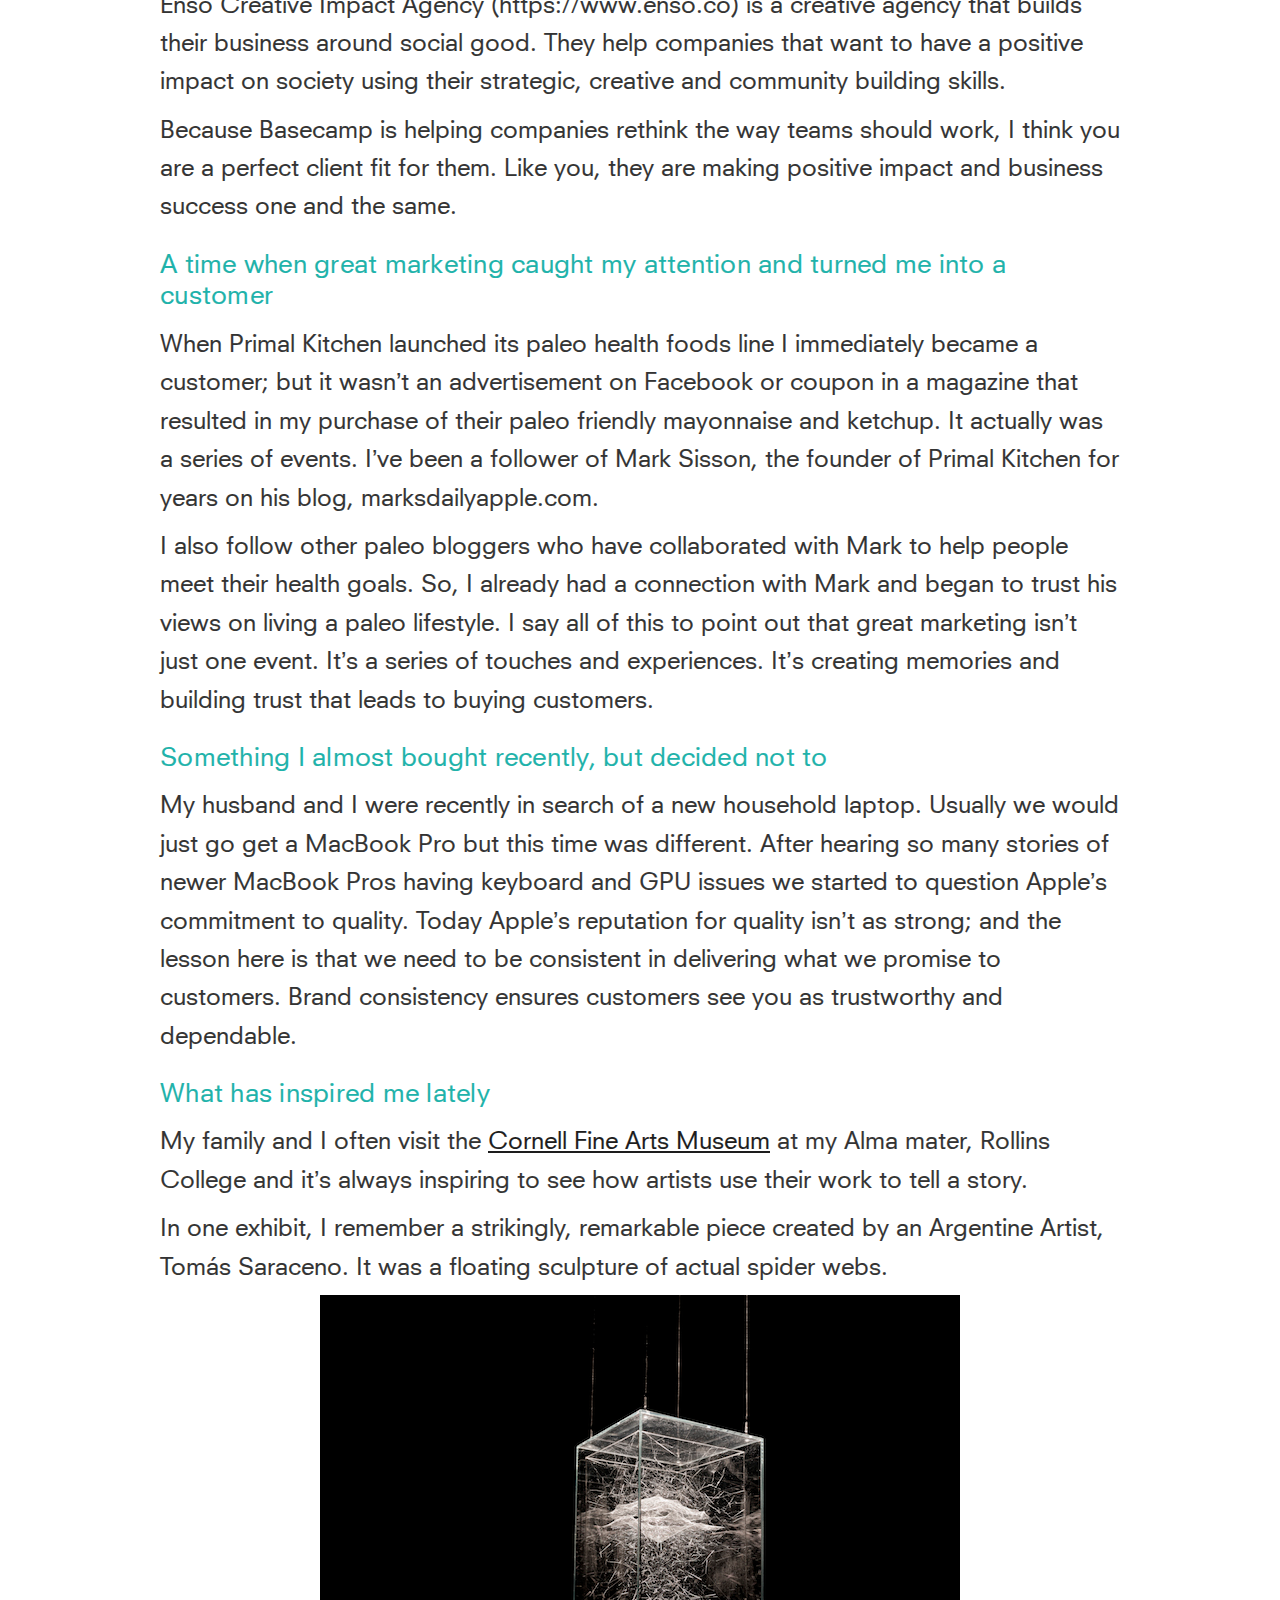
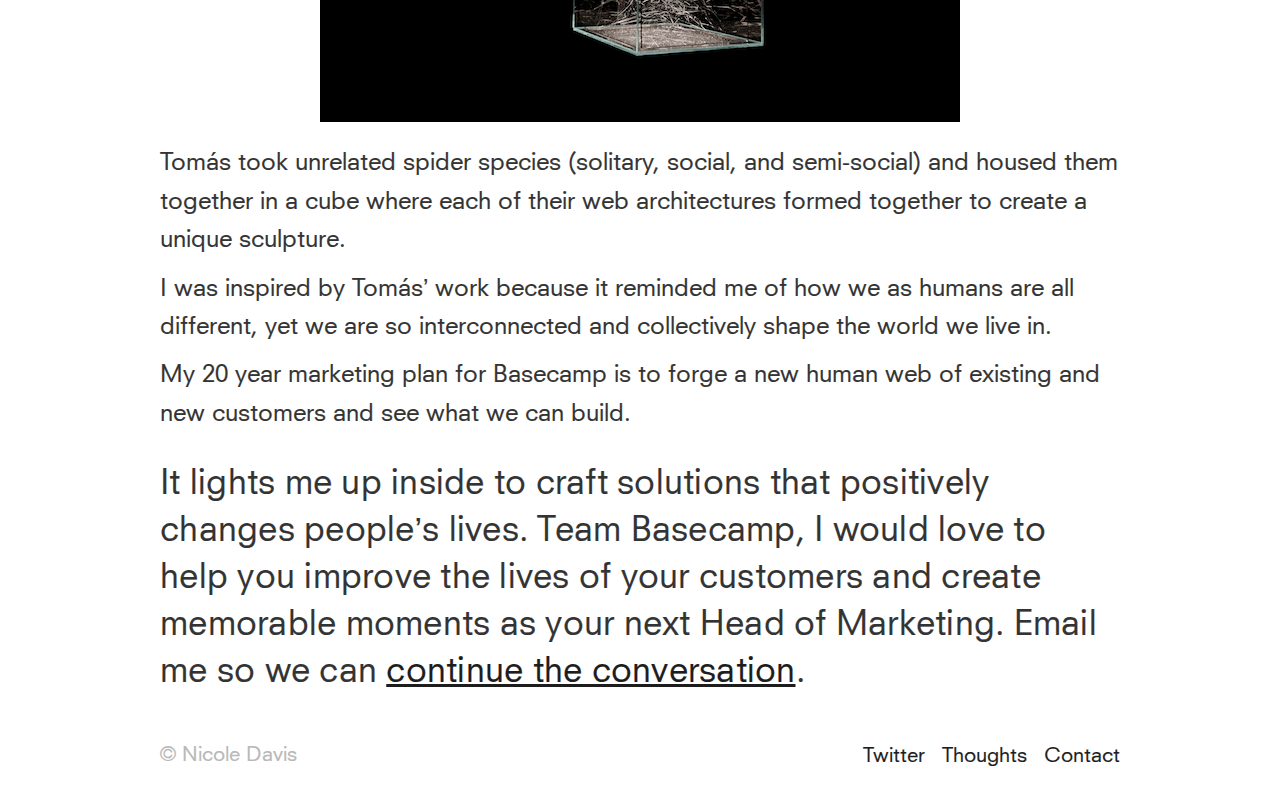
==== commit 26b5cfc3: "Updates." ====
--- a/basecamp/index.html
+++ b/basecamp/index.html
@@ -187,7 +187,7 @@
     <div class="row">
       <div class="eleven column">
         <h2>Something I almost bought recently, but decided not to</h2>
-        <p>My husband and I were recently in search of a new household laptop. Usually we would just go get a MacBook Pro but this time was different. After hearing so many stories of newer MacBook Pros having keyboard issues we started to question Apple’s commitment to quality. Today Apple’s reputation for quality isn’t as strong; and the lesson here is that we need to be consistent in delivering what we promise to customers. Brand consistency ensures customers see you as trustworthy and dependable. </p>
+        <p>My husband and I were recently in search of a new household laptop. Usually we would just go get a MacBook Pro but this time was different. After hearing so many stories of newer MacBook Pros having keyboard and GPU issues we started to question Apple’s commitment to quality. Today Apple’s reputation for quality isn’t as strong; and the lesson here is that we need to be consistent in delivering what we promise to customers. Brand consistency ensures customers see you as trustworthy and dependable. </p>
       </div>
     </div>
 
